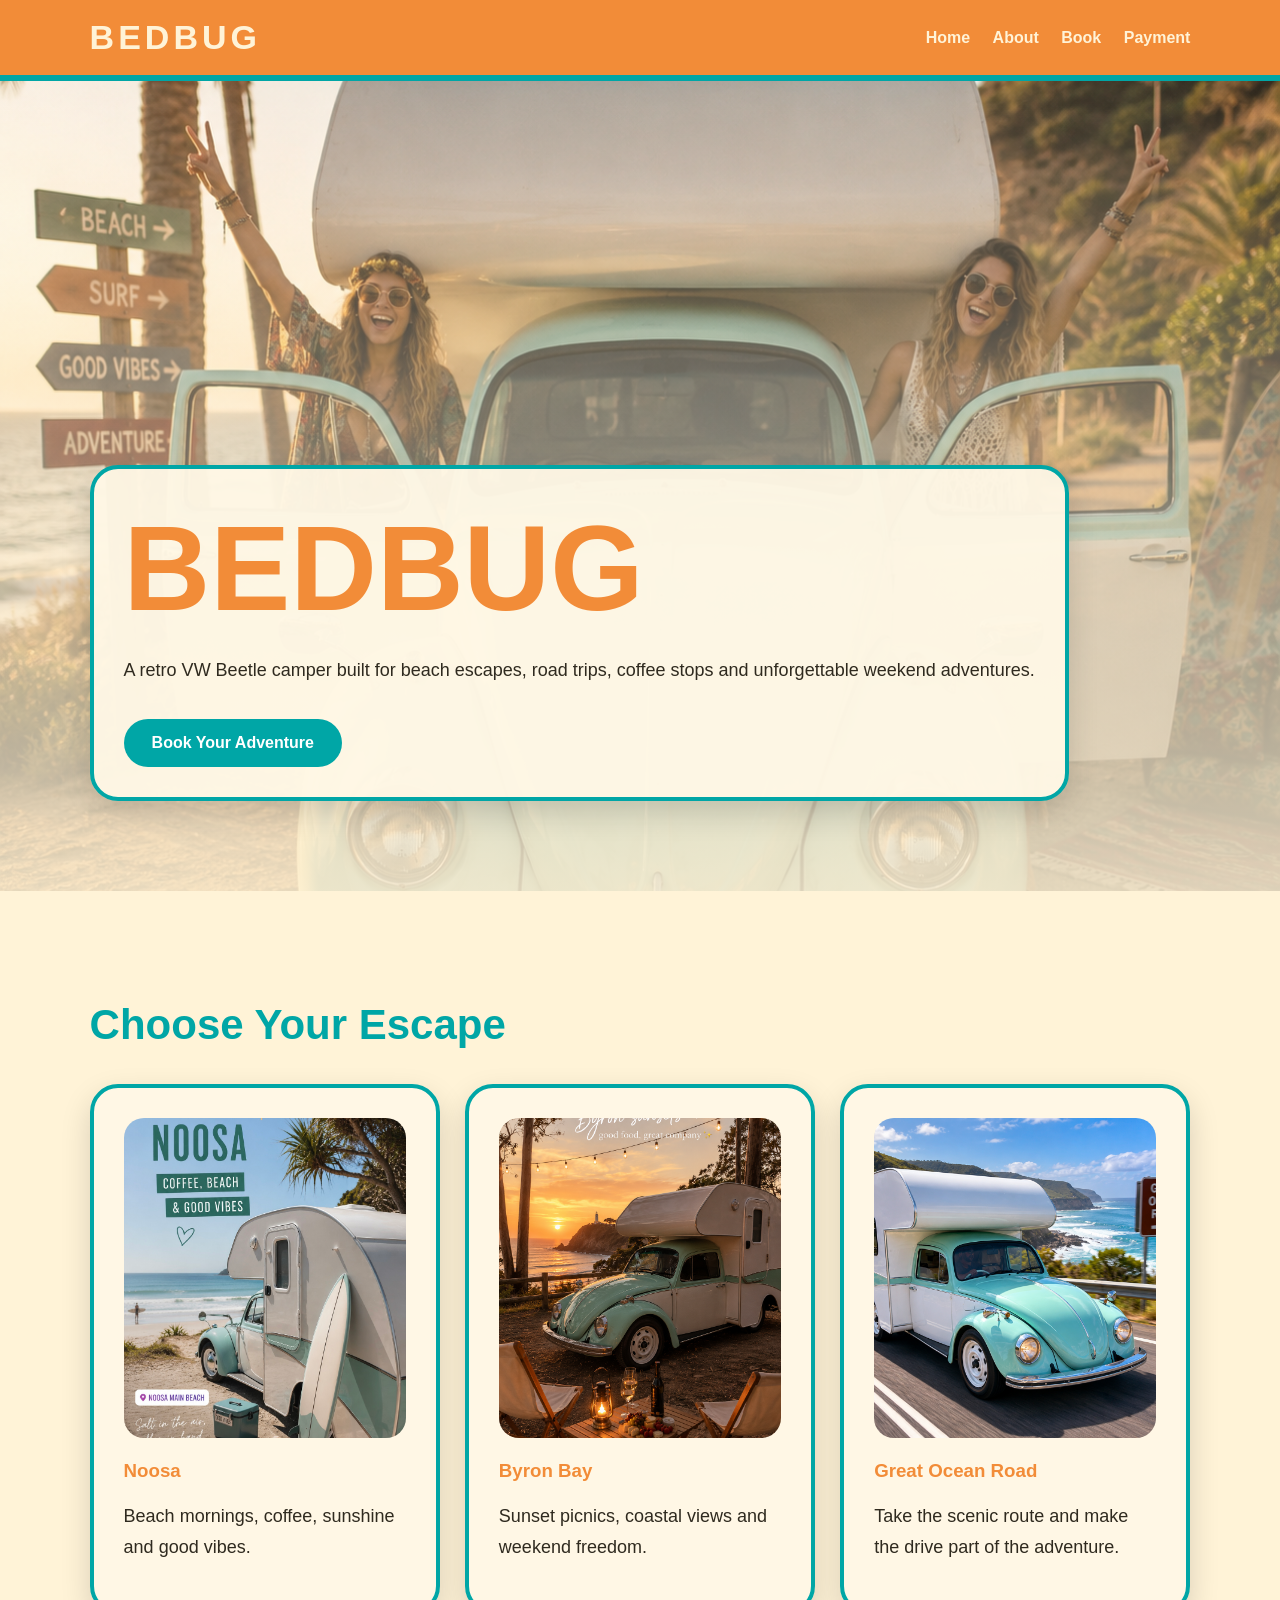
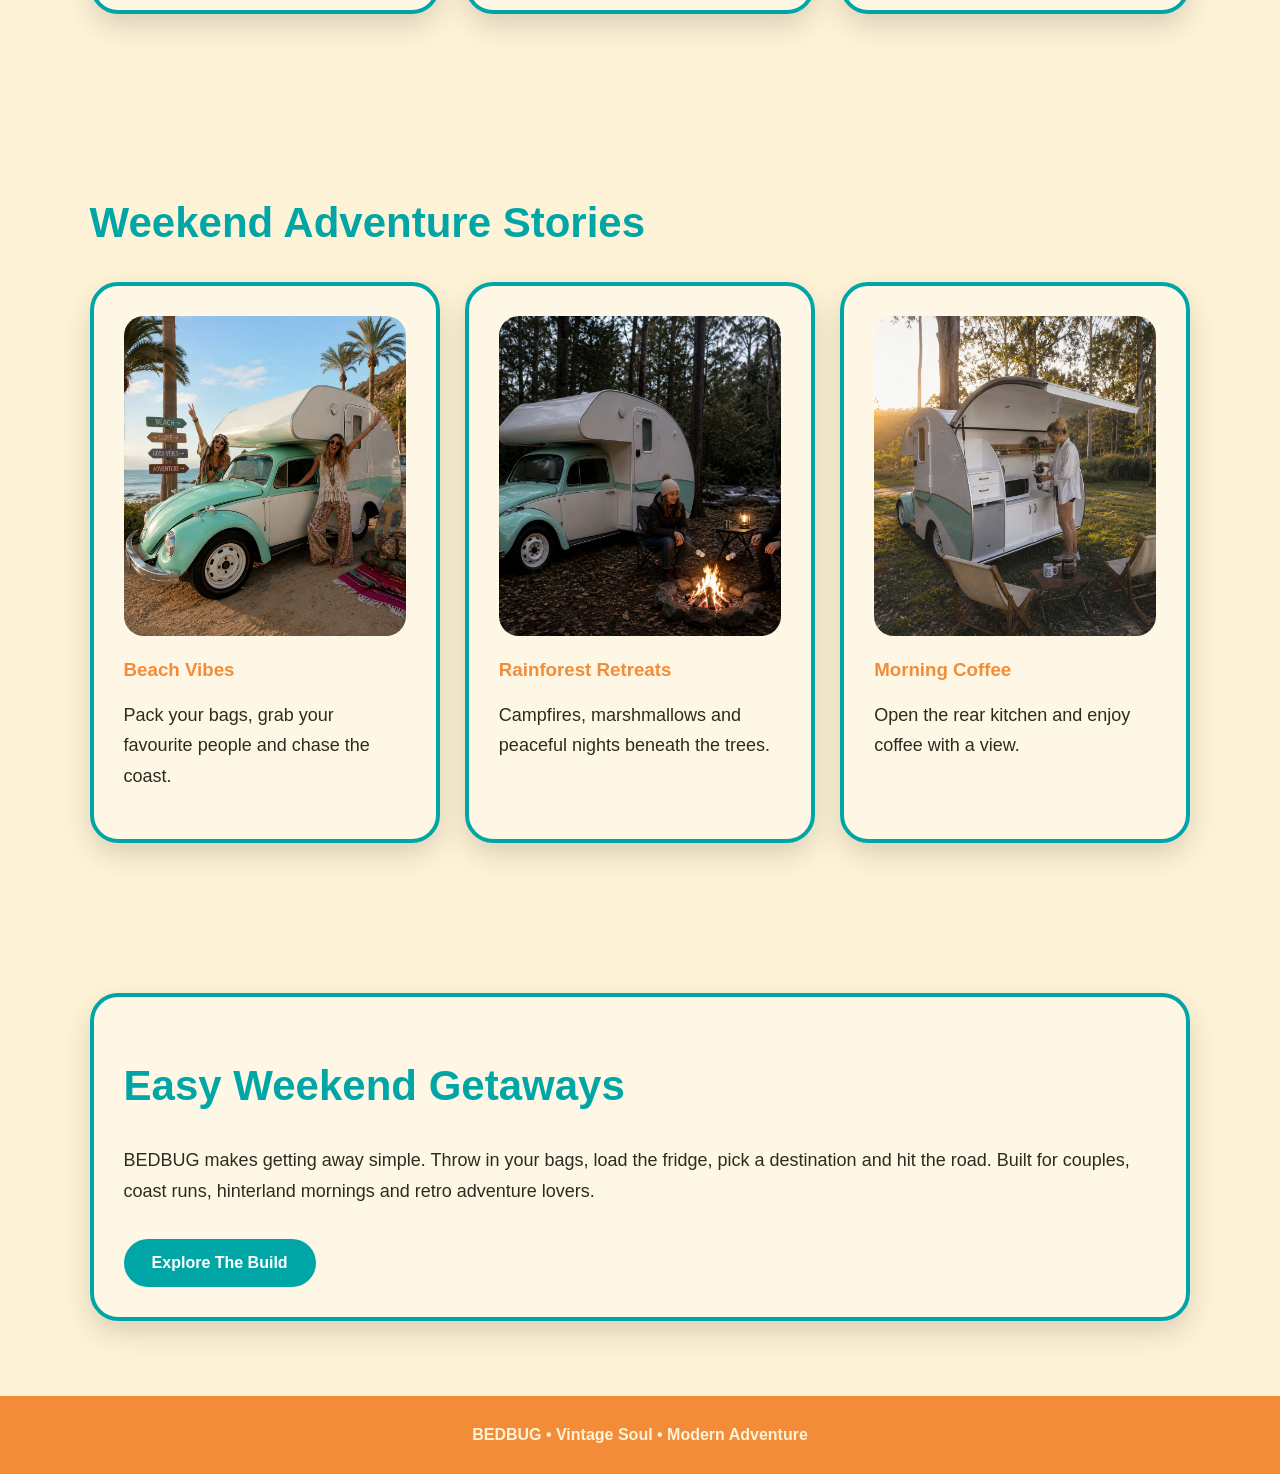
==== index.html @ ff52ee8f "index.html" ====
<!DOCTYPE html>
<html lang="en">
<head>
  <meta charset="UTF-8">
  <meta name="viewport" content="width=device-width, initial-scale=1.0">
  <title>BEDBUG | Retro VW Camper Hire</title>
  <link rel="stylesheet" href="style.css">
</head>

<body>

<header>
  <div class="logo">BEDBUG</div>
  <nav>
    <a href="index.html">Home</a>
    <a href="about.html">About</a>
    <a href="booking.html">Book</a>
    <a href="payment.html">Payment</a>
  </nav>
</header>

<section class="hero">
  <div class="hero-box">
    <h1>BEDBUG</h1>
    <p>
      A retro VW Beetle camper built for beach escapes, road trips,
      coffee stops and unforgettable weekend adventures.
    </p>
    <a href="booking.html" class="btn">Book Your Adventure</a>
  </div>
</section>

<section>
  <h2>Choose Your Escape</h2>

  <div class="grid">
    <div class="card">
      <img src="AEF704A1-A130-48B8-AB32-E24CD3318C02.jpeg" alt="BEDBUG Noosa">
      <h3>Noosa</h3>
      <p>Beach mornings, coffee, sunshine and good vibes.</p>
    </div>

    <div class="card">
      <img src="IMG_5665.png" alt="BEDBUG Byron Bay">
      <h3>Byron Bay</h3>
      <p>Sunset picnics, coastal views and weekend freedom.</p>
    </div>

    <div class="card">
      <img src="3D540024-8AC2-45C0-9417-F291C8CECC6F.png" alt="Great Ocean Road">
      <h3>Great Ocean Road</h3>
      <p>Take the scenic route and make the drive part of the adventure.</p>
    </div>
  </div>
</section>

<section>
  <h2>Weekend Adventure Stories</h2>

  <div class="grid">
    <div class="card">
      <img src="IMG_5712.png" alt="Beach getaway">
      <h3>Beach Vibes</h3>
      <p>Pack your bags, grab your favourite people and chase the coast.</p>
    </div>

    <div class="card">
      <img src="IMG_5714.png" alt="Rainforest camping">
      <h3>Rainforest Retreats</h3>
      <p>Campfires, marshmallows and peaceful nights beneath the trees.</p>
    </div>

    <div class="card">
      <img src="IMG_5697.png" alt="Rear kitchen coffee">
      <h3>Morning Coffee</h3>
      <p>Open the rear kitchen and enjoy coffee with a view.</p>
    </div>
  </div>
</section>

<section>
  <div class="box">
    <h2>Easy Weekend Getaways</h2>
    <p>
      BEDBUG makes getting away simple. Throw in your bags, load the fridge,
      pick a destination and hit the road. Built for couples, coast runs,
      hinterland mornings and retro adventure lovers.
    </p>
    <a href="about.html" class="btn">Explore The Build</a>
  </div>
</section>

<footer>
  BEDBUG • Vintage Soul • Modern Adventure
</footer>

</body>
</html>
---- style.css ----
* {
  box-sizing: border-box;
  scroll-behavior: smooth;
}

body {
  margin: 0;
  font-family: Arial, sans-serif;
  background: #fff3d7;
  color: #2f2a1f;
}

header {
  background: #f28c38;
  padding: 18px 7%;
  display: flex;
  justify-content: space-between;
  align-items: center;
  border-bottom: 6px solid #00a6a6;
}

.logo {
  font-size: 34px;
  font-weight: 900;
  letter-spacing: 4px;
  color: #fff3d7;
}

nav a {
  color: #fff3d7;
  text-decoration: none;
  margin-left: 18px;
  font-weight: bold;
}

.hero {
  min-height: 90vh;
  background: linear-gradient(rgba(255,243,215,0.1), rgba(255,243,215,0.85)), url("IMG_5713.png");
  background-size: cover;
  background-position: center;
  display: flex;
  align-items: end;
  padding: 90px 7%;
}

.hero-box, .box, .card {
  background: rgba(255, 248, 230, 0.95);
  border-radius: 28px;
  padding: 30px;
  border: 4px solid #00a6a6;
  box-shadow: 0 12px 30px rgba(0,0,0,0.15);
}

h1 {
  font-size: clamp(52px, 11vw, 120px);
  color: #f28c38;
  margin: 0;
}

h2 {
  color: #00a6a6;
  font-size: 42px;
}

h3 {
  color: #f28c38;
}

p, li, label {
  font-size: 18px;
  line-height: 1.7;
}

section {
  padding: 75px 7%;
}

.grid {
  display: grid;
  grid-template-columns: repeat(auto-fit, minmax(260px, 1fr));
  gap: 25px;
}

.card img, .feature-img {
  width: 100%;
  height: 320px;
  object-fit: cover;
  border-radius: 20px;
}

.btn, button {
  display: inline-block;
  padding: 15px 28px;
  background: #00a6a6;
  color: white;
  text-decoration: none;
  border-radius: 40px;
  font-weight: bold;
  margin-top: 15px;
  border: none;
  font-size: 16px;
}

input, textarea, select {
  width: 100%;
  padding: 14px;
  margin: 8px 0 18px;
  border-radius: 12px;
  border: 2px solid #00a6a6;
  font-size: 16px;
}

footer {
  background: #f28c38;
  text-align: center;
  padding: 30px;
  color: #fff3d7;
  font-weight: bold;
}

@media (max-width: 800px) {
  header {
    flex-direction: column;
    gap: 12px;
  }

  nav {
    text-align: center;
  }

  nav a {
    display: inline-block;
    margin: 6px;
  }
}
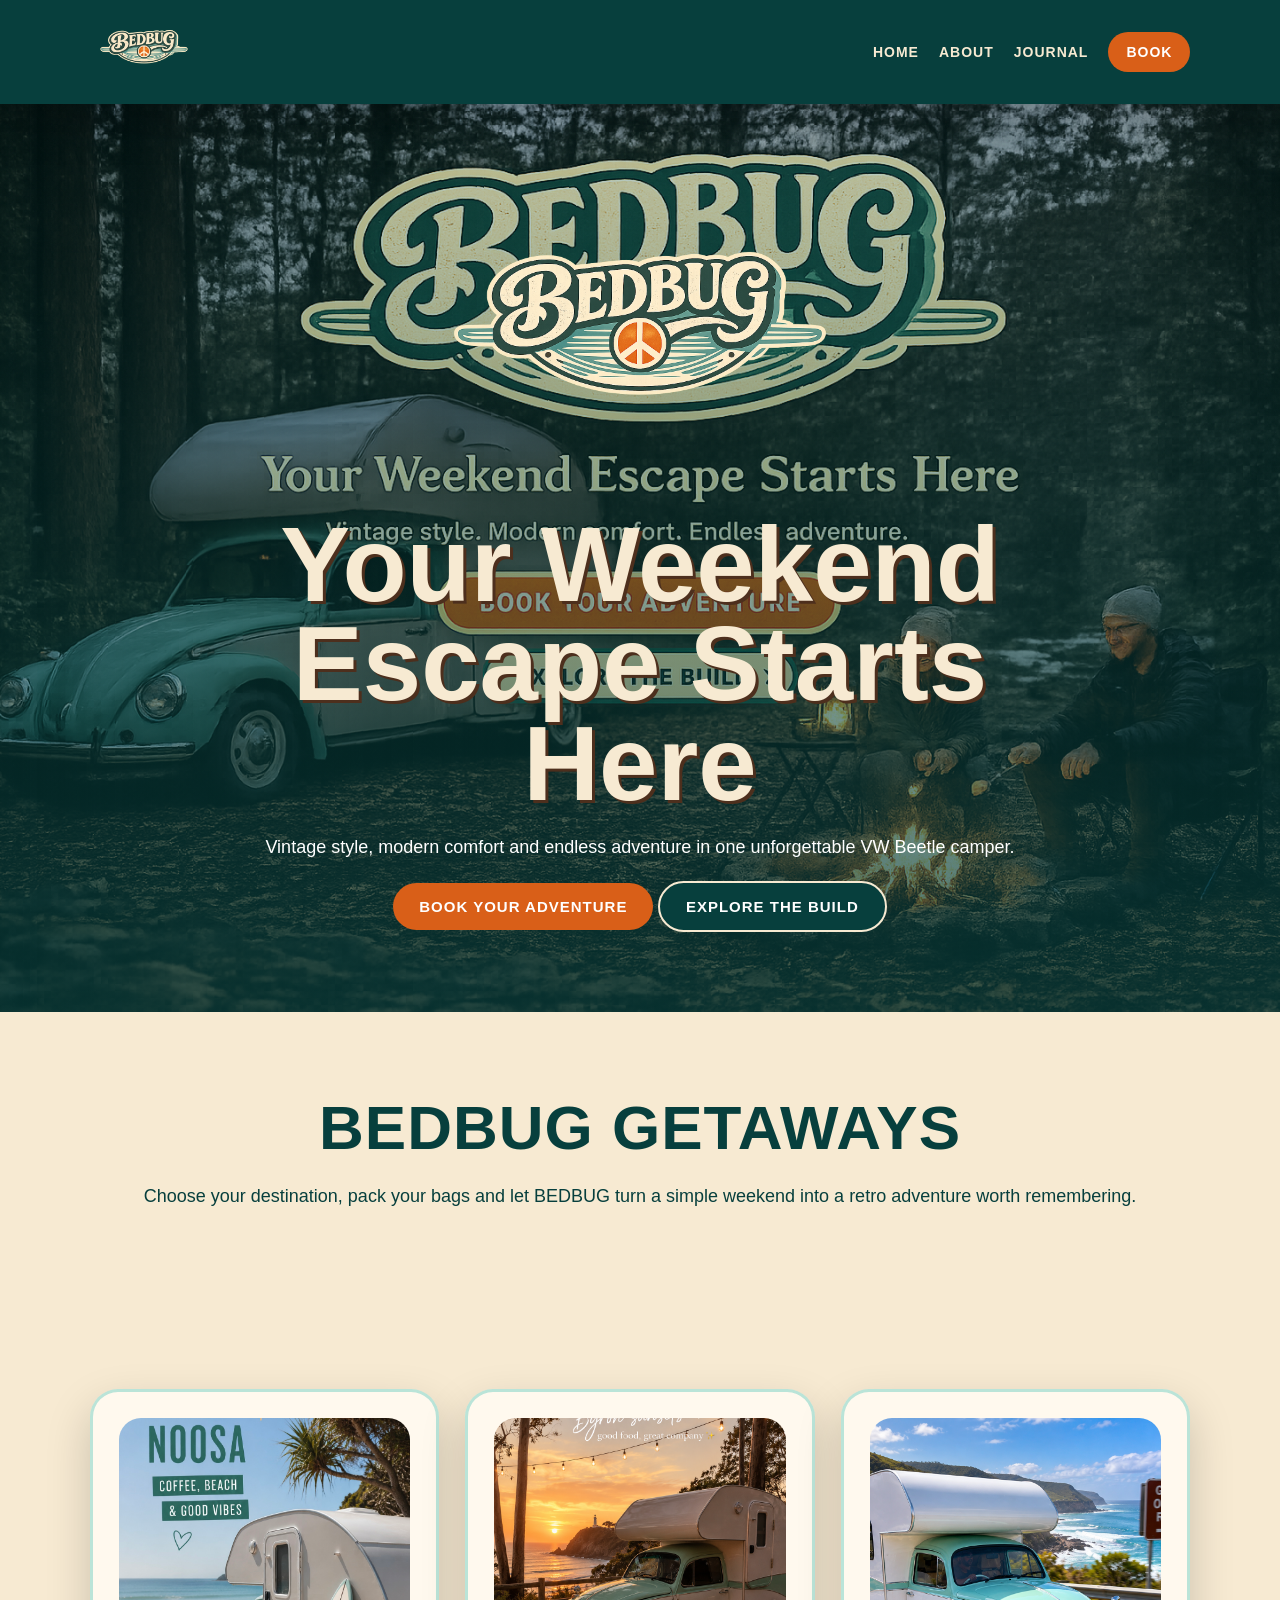
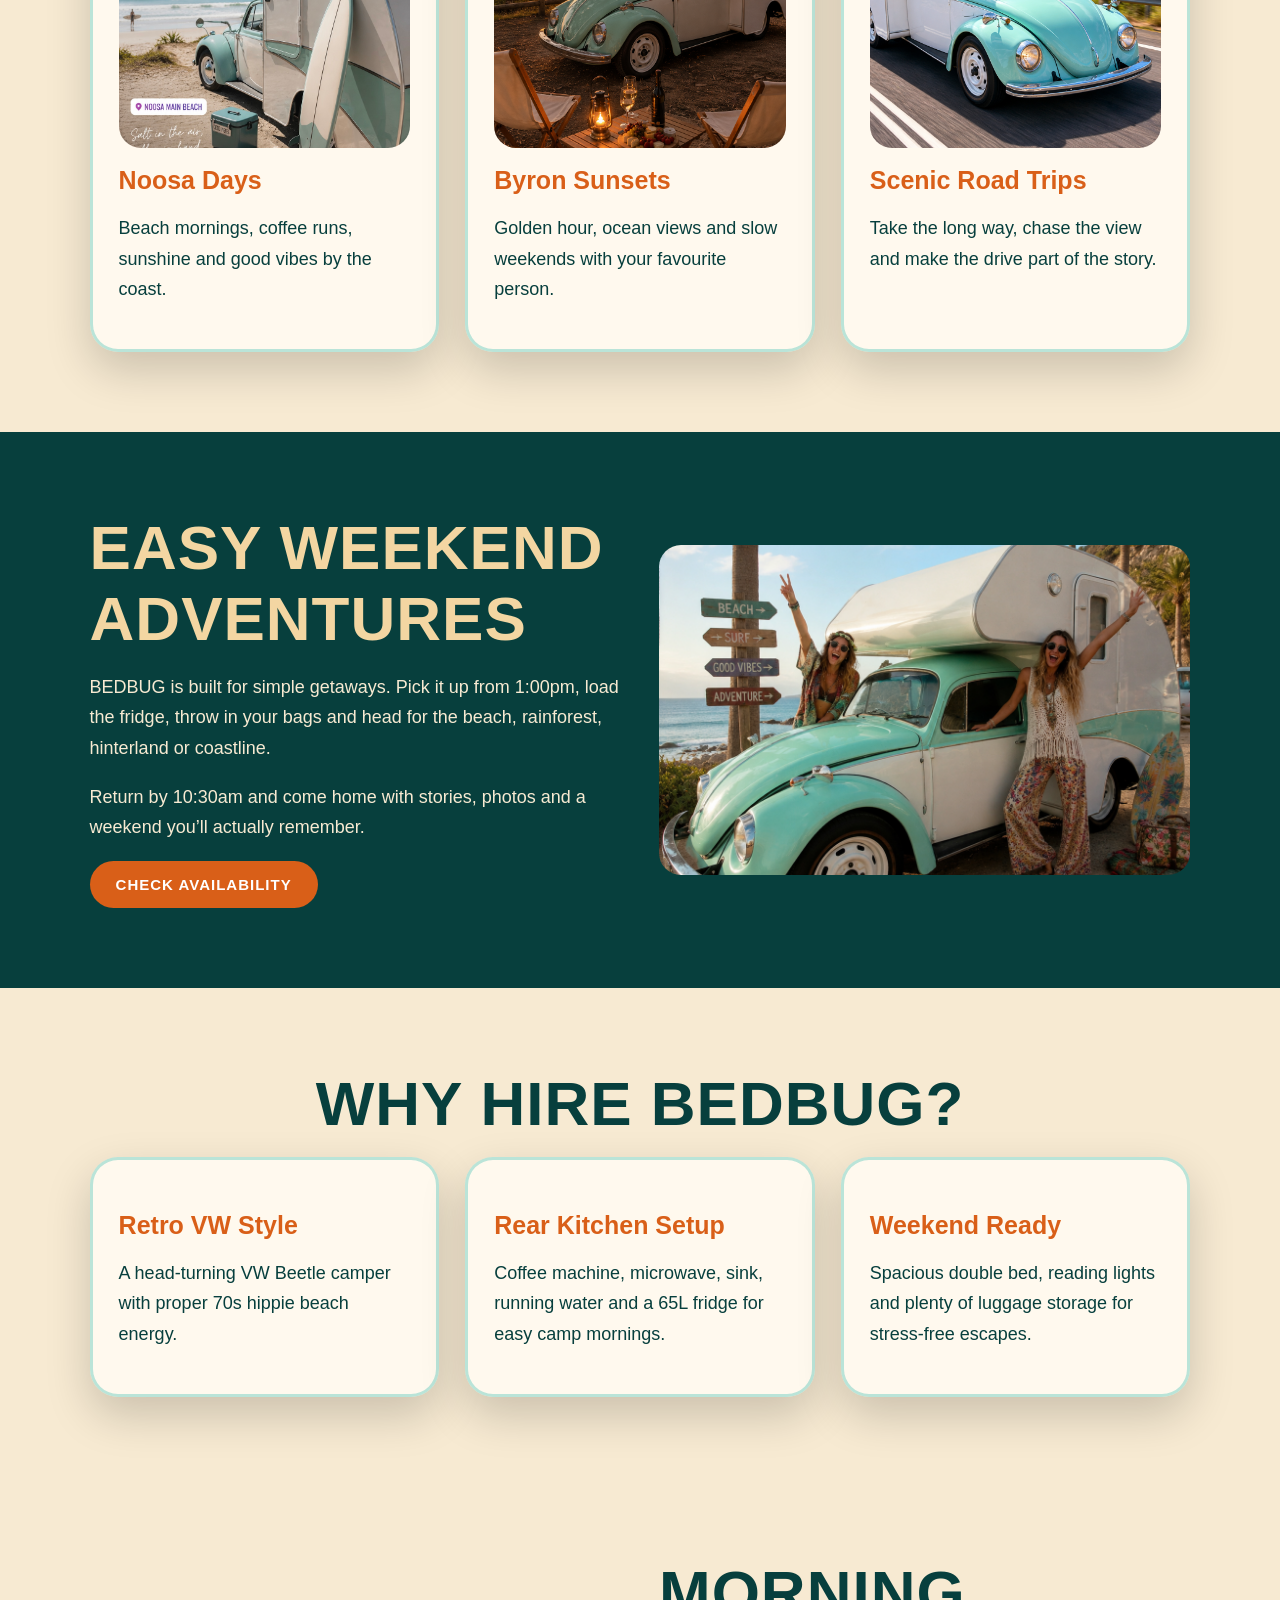
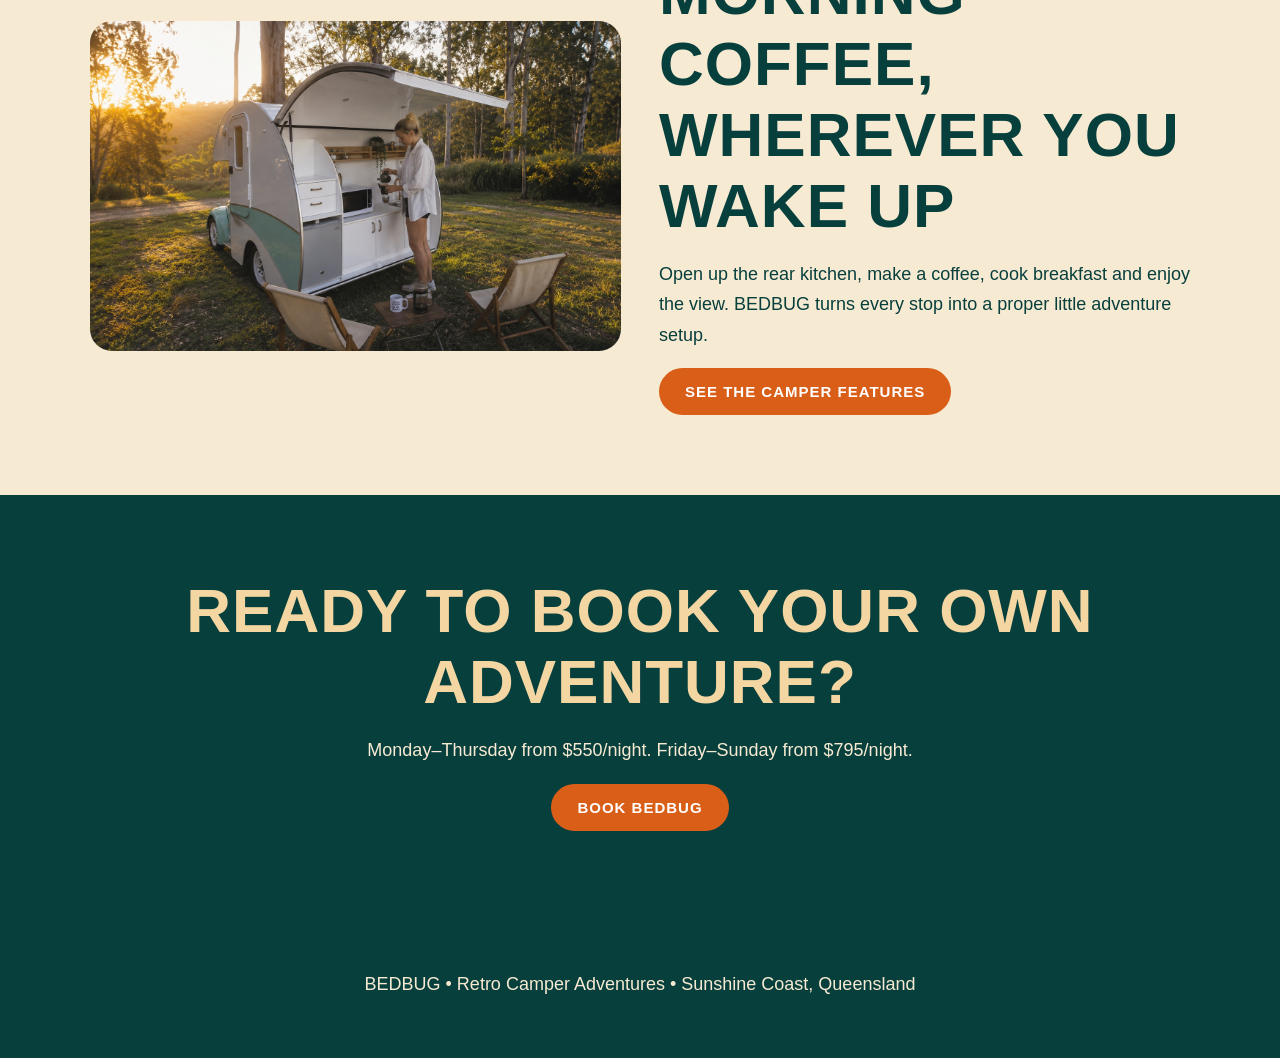
==== commit b562513d: "Update index.html" ====
--- a/index.html
+++ b/index.html
@@ -1,97 +1,152 @@
 <!DOCTYPE html>
 <html lang="en">
 <head>
-  <meta charset="UTF-8">
-  <meta name="viewport" content="width=device-width, initial-scale=1.0">
-  <title>BEDBUG | Retro VW Camper Hire</title>
-  <link rel="stylesheet" href="style.css">
+  <meta charset="UTF-8" />
+  <meta name="viewport" content="width=device-width, initial-scale=1.0" />
+  <title>BEDBUG | Retro Camper Adventures</title>
+  <link rel="stylesheet" href="style.css" />
 </head>
 
 <body>
 
 <header>
-  <div class="logo">BEDBUG</div>
+  <a class="logo" href="index.html">
+    <img src="959421AA-AA5B-49F4-86D9-44BDBCBD879C.png" alt="BEDBUG logo">
+  </a>
+
   <nav>
     <a href="index.html">Home</a>
     <a href="about.html">About</a>
-    <a href="booking.html">Book</a>
-    <a href="payment.html">Payment</a>
+    <a href="journal.html">Journal</a>
+    <a href="booking.html" class="book-btn">Book</a>
   </nav>
 </header>
 
-<section class="hero">
-  <div class="hero-box">
-    <h1>BEDBUG</h1>
+<section class="hero" style="background-image: url('DE9A05A4-CB9C-48FF-941D-FFA6DA7BF744.png');">
+  <div class="hero-content">
+    <img class="hero-logo" src="959421AA-AA5B-49F4-86D9-44BDBCBD879C.png" alt="BEDBUG logo">
+
+    <h1>Your Weekend Escape Starts Here</h1>
+
     <p>
-      A retro VW Beetle camper built for beach escapes, road trips,
-      coffee stops and unforgettable weekend adventures.
+      Vintage style, modern comfort and endless adventure in one unforgettable
+      VW Beetle camper.
     </p>
+
     <a href="booking.html" class="btn">Book Your Adventure</a>
+    <a href="about.html" class="btn alt">Explore The Build</a>
+  </div>
+</section>
+
+<section class="center">
+  <h2>BEDBUG Getaways</h2>
+  <p>
+    Choose your destination, pack your bags and let BEDBUG turn a simple weekend
+    into a retro adventure worth remembering.
+  </p>
+</section>
+
+<section>
+  <div class="grid">
+    <div class="card">
+      <img src="AEF704A1-A130-48B8-AB32-E24CD3318C02.jpeg" alt="BEDBUG Noosa getaway">
+      <h3>Noosa Days</h3>
+      <p>
+        Beach mornings, coffee runs, sunshine and good vibes by the coast.
+      </p>
+    </div>
+
+    <div class="card">
+      <img src="IMG_5665.png" alt="BEDBUG Byron Bay sunset">
+      <h3>Byron Sunsets</h3>
+      <p>
+        Golden hour, ocean views and slow weekends with your favourite person.
+      </p>
+    </div>
+
+    <div class="card">
+      <img src="3D540024-8AC2-45C0-9417-F291C8CECC6F.png" alt="BEDBUG Great Ocean Road">
+      <h3>Scenic Road Trips</h3>
+      <p>
+        Take the long way, chase the view and make the drive part of the story.
+      </p>
+    </div>
+  </div>
+</section>
+
+<section class="dark-section">
+  <div class="split">
+    <div>
+      <h2>Easy Weekend Adventures</h2>
+      <p>
+        BEDBUG is built for simple getaways. Pick it up from 1:00pm, load the fridge,
+        throw in your bags and head for the beach, rainforest, hinterland or coastline.
+      </p>
+      <p>
+        Return by 10:30am and come home with stories, photos and a weekend you’ll
+        actually remember.
+      </p>
+      <a href="booking.html" class="btn">Check Availability</a>
+    </div>
+
+    <img class="feature-img" src="IMG_5712.png" alt="BEDBUG beach adventure">
   </div>
 </section>
 
 <section>
-  <h2>Choose Your Escape</h2>
+  <h2 class="center">Why Hire BEDBUG?</h2>
 
   <div class="grid">
-    <div class="card">
-      <img src="AEF704A1-A130-48B8-AB32-E24CD3318C02.jpeg" alt="BEDBUG Noosa">
-      <h3>Noosa</h3>
-      <p>Beach mornings, coffee, sunshine and good vibes.</p>
+    <div class="box">
+      <h3>Retro VW Style</h3>
+      <p>
+        A head-turning VW Beetle camper with proper 70s hippie beach energy.
+      </p>
     </div>
 
-    <div class="card">
-      <img src="IMG_5665.png" alt="BEDBUG Byron Bay">
-      <h3>Byron Bay</h3>
-      <p>Sunset picnics, coastal views and weekend freedom.</p>
+    <div class="box">
+      <h3>Rear Kitchen Setup</h3>
+      <p>
+        Coffee machine, microwave, sink, running water and a 65L fridge for easy
+        camp mornings.
+      </p>
     </div>
 
-    <div class="card">
-      <img src="3D540024-8AC2-45C0-9417-F291C8CECC6F.png" alt="Great Ocean Road">
-      <h3>Great Ocean Road</h3>
-      <p>Take the scenic route and make the drive part of the adventure.</p>
+    <div class="box">
+      <h3>Weekend Ready</h3>
+      <p>
+        Spacious double bed, reading lights and plenty of luggage storage for
+        stress-free escapes.
+      </p>
     </div>
   </div>
 </section>
 
 <section>
-  <h2>Weekend Adventure Stories</h2>
+  <div class="split">
+    <img class="feature-img" src="IMG_5697.png" alt="BEDBUG rear kitchen">
 
-  <div class="grid">
-    <div class="card">
-      <img src="IMG_5712.png" alt="Beach getaway">
-      <h3>Beach Vibes</h3>
-      <p>Pack your bags, grab your favourite people and chase the coast.</p>
-    </div>
-
-    <div class="card">
-      <img src="IMG_5714.png" alt="Rainforest camping">
-      <h3>Rainforest Retreats</h3>
-      <p>Campfires, marshmallows and peaceful nights beneath the trees.</p>
-    </div>
-
-    <div class="card">
-      <img src="IMG_5697.png" alt="Rear kitchen coffee">
-      <h3>Morning Coffee</h3>
-      <p>Open the rear kitchen and enjoy coffee with a view.</p>
+    <div>
+      <h2>Morning Coffee, Wherever You Wake Up</h2>
+      <p>
+        Open up the rear kitchen, make a coffee, cook breakfast and enjoy the view.
+        BEDBUG turns every stop into a proper little adventure setup.
+      </p>
+      <a href="about.html" class="btn">See The Camper Features</a>
     </div>
   </div>
 </section>
 
-<section>
-  <div class="box">
-    <h2>Easy Weekend Getaways</h2>
-    <p>
-      BEDBUG makes getting away simple. Throw in your bags, load the fridge,
-      pick a destination and hit the road. Built for couples, coast runs,
-      hinterland mornings and retro adventure lovers.
-    </p>
-    <a href="about.html" class="btn">Explore The Build</a>
-  </div>
+<section class="dark-section center">
+  <h2>Ready To Book Your Own Adventure?</h2>
+  <p>
+    Monday–Thursday from $550/night. Friday–Sunday from $795/night.
+  </p>
+  <a href="booking.html" class="btn">Book BEDBUG</a>
 </section>
 
 <footer>
-  BEDBUG • Vintage Soul • Modern Adventure
+  <p>BEDBUG • Retro Camper Adventures • Sunshine Coast, Queensland</p>
 </footer>
 
 </body>
--- a/style.css
+++ b/style.css
@@ -3,67 +3,117 @@
   scroll-behavior: smooth;
 }
 
+:root {
+  --cream: #f7ead2;
+  --sand: #f3d6a2;
+  --orange: #d95f18;
+  --aqua: #67c7bd;
+  --teal: #073f3d;
+  --green: #173f33;
+  --brown: #4d2f1d;
+  --white: #fffaf0;
+  --shadow: 0 18px 45px rgba(0,0,0,0.18);
+}
+
 body {
   margin: 0;
   font-family: Arial, sans-serif;
-  background: #fff3d7;
-  color: #2f2a1f;
+  background: var(--cream);
+  color: var(--teal);
 }
 
 header {
-  background: #f28c38;
-  padding: 18px 7%;
+  position: sticky;
+  top: 0;
+  z-index: 100;
+  background: var(--teal);
+  padding: 14px 7%;
   display: flex;
   justify-content: space-between;
   align-items: center;
-  border-bottom: 6px solid #00a6a6;
-}
-
-.logo {
-  font-size: 34px;
-  font-weight: 900;
-  letter-spacing: 4px;
-  color: #fff3d7;
+  box-shadow: var(--shadow);
+}
+
+.logo img {
+  height: 72px;
+  max-width: 220px;
+  object-fit: contain;
+}
+
+nav {
+  display: flex;
+  align-items: center;
+  gap: 20px;
 }
 
 nav a {
-  color: #fff3d7;
+  color: var(--cream);
   text-decoration: none;
-  margin-left: 18px;
-  font-weight: bold;
+  font-weight: 900;
+  font-size: 14px;
+  letter-spacing: 1px;
+  text-transform: uppercase;
+}
+
+.book-btn {
+  background: var(--orange);
+  padding: 12px 18px;
+  border-radius: 30px;
+  color: white;
 }
 
 .hero {
-  min-height: 90vh;
-  background: linear-gradient(rgba(255,243,215,0.1), rgba(255,243,215,0.85)), url("IMG_5713.png");
+  min-height: 88vh;
   background-size: cover;
   background-position: center;
   display: flex;
-  align-items: end;
-  padding: 90px 7%;
-}
-
-.hero-box, .box, .card {
-  background: rgba(255, 248, 230, 0.95);
-  border-radius: 28px;
-  padding: 30px;
-  border: 4px solid #00a6a6;
-  box-shadow: 0 12px 30px rgba(0,0,0,0.15);
+  align-items: center;
+  justify-content: center;
+  padding: 80px 7%;
+  text-align: center;
+  position: relative;
+}
+
+.hero::after {
+  content: "";
+  position: absolute;
+  inset: 0;
+  background: linear-gradient(rgba(7,63,61,0.25), rgba(7,63,61,0.72));
+}
+
+.hero-content {
+  position: relative;
+  z-index: 2;
+  max-width: 850px;
+  color: white;
+}
+
+.hero-logo {
+  max-width: 460px;
+  width: 90%;
+  margin-bottom: 20px;
 }
 
 h1 {
-  font-size: clamp(52px, 11vw, 120px);
-  color: #f28c38;
-  margin: 0;
+  font-size: clamp(46px, 9vw, 105px);
+  line-height: 0.95;
+  margin: 0 0 18px;
+  color: var(--cream);
+  text-shadow: 3px 3px 0 var(--brown);
 }
 
 h2 {
-  color: #00a6a6;
-  font-size: 42px;
+  font-size: clamp(34px, 6vw, 62px);
+  margin: 0 0 18px;
+  color: var(--teal);
+  text-transform: uppercase;
+  letter-spacing: 1px;
 }
 
 h3 {
-  color: #f28c38;
+  color: var(--orange);
+  font-size: 25px;
+  margin-bottom: 10px;
 }
 
 p, li, label {
@@ -72,64 +122,191 @@
 }
 
 section {
-  padding: 75px 7%;
+  padding: 80px 7%;
+}
+
+.center {
+  text-align: center;
+}
+
+.btn,
+button {
+  display: inline-block;
+  background: var(--orange);
+  color: white;
+  padding: 15px 26px;
+  border-radius: 35px;
+  text-decoration: none;
+  font-weight: 900;
+  border: none;
+  cursor: pointer;
+  font-size: 15px;
+  text-transform: uppercase;
+  letter-spacing: 1px;
+}
+
+.btn.alt {
+  background: var(--teal);
+  border: 2px solid var(--cream);
 }
 
 .grid {
   display: grid;
   grid-template-columns: repeat(auto-fit, minmax(260px, 1fr));
-  gap: 25px;
-}
-
-.card img, .feature-img {
+  gap: 26px;
+}
+
+.card,
+.box {
+  background: rgba(255,250,240,0.95);
+  border-radius: 28px;
+  padding: 26px;
+  box-shadow: var(--shadow);
+  border: 3px solid rgba(103,199,189,0.45);
+}
+
+.card img,
+.feature-img {
   width: 100%;
-  height: 320px;
+  height: 330px;
   object-fit: cover;
-  border-radius: 20px;
-}
-
-.btn, button {
-  display: inline-block;
-  padding: 15px 28px;
-  background: #00a6a6;
-  color: white;
-  text-decoration: none;
-  border-radius: 40px;
-  font-weight: bold;
-  margin-top: 15px;
-  border: none;
+  border-radius: 22px;
+  display: block;
+}
+
+.card h3 {
+  margin-top: 18px;
+}
+
+.split {
+  display: grid;
+  grid-template-columns: 1fr 1fr;
+  gap: 38px;
+  align-items: center;
+}
+
+.dark-section {
+  background: var(--teal);
+  color: var(--cream);
+}
+
+.dark-section h2,
+.dark-section h3 {
+  color: var(--sand);
+}
+
+.price {
+  font-size: 42px;
+  font-weight: 900;
+  color: var(--orange);
+}
+
+input,
+textarea,
+select {
+  width: 100%;
+  padding: 15px;
+  margin: 8px 0 18px;
+  border-radius: 14px;
+  border: 2px solid var(--aqua);
   font-size: 16px;
-}
-
-input, textarea, select {
+  background: var(--white);
+}
+
+footer {
+  background: var(--teal);
+  color: var(--cream);
+  text-align: center;
+  padding: 40px 7%;
+}
+
+.calendar-controls {
+  display: flex;
+  justify-content: space-between;
+  align-items: center;
+  gap: 18px;
+  margin: 28px 0;
+}
+
+.calendar {
+  display: grid;
+  grid-template-columns: repeat(7, 1fr);
+  gap: 9px;
+}
+
+.calendar-day-name {
+  text-align: center;
+  font-weight: 900;
+  color: var(--orange);
+}
+
+.calendar-day {
+  min-height: 58px;
+  border-radius: 14px;
+  border: 2px solid var(--aqua);
+  background: var(--white);
+  color: var(--teal);
+  font-weight: 900;
+}
+
+.calendar-day.selected {
+  background: var(--orange);
+  color: white;
+  border-color: var(--orange);
+}
+
+.calendar-day.booked {
+  background: #565656;
+  color: #ccc;
+  border-color: #565656;
+  text-decoration: line-through;
+  cursor: not-allowed;
+}
+
+.calendar-empty {
+  min-height: 58px;
+}
+
+.journal-card {
+  min-height: 360px;
+  display: flex;
+  align-items: flex-end;
+  background-size: cover;
+  background-position: center;
+  border-radius: 28px;
+  overflow: hidden;
+  box-shadow: var(--shadow);
+}
+
+.journal-card div {
   width: 100%;
-  padding: 14px;
-  margin: 8px 0 18px;
-  border-radius: 12px;
-  border: 2px solid #00a6a6;
-  font-size: 16px;
-}
-
-footer {
-  background: #f28c38;
-  text-align: center;
-  padding: 30px;
-  color: #fff3d7;
-  font-weight: bold;
-}
-
-@media (max-width: 800px) {
+  padding: 26px;
+  color: white;
+  background: linear-gradient(transparent, rgba(7,63,61,0.9));
+}
+
+@media (max-width: 850px) {
   header {
     flex-direction: column;
     gap: 12px;
   }
 
   nav {
-    text-align: center;
-  }
-
-  nav a {
-    display: inline-block;
-    margin: 6px;
-  }
-}
+    flex-wrap: wrap;
+    justify-content: center;
+    gap: 12px;
+  }
+
+  .split {
+    grid-template-columns: 1fr;
+  }
+
+  .calendar {
+    gap: 5px;
+  }
+
+  .calendar-day {
+    min-height: 46px;
+    padding: 6px;
+  }
+}
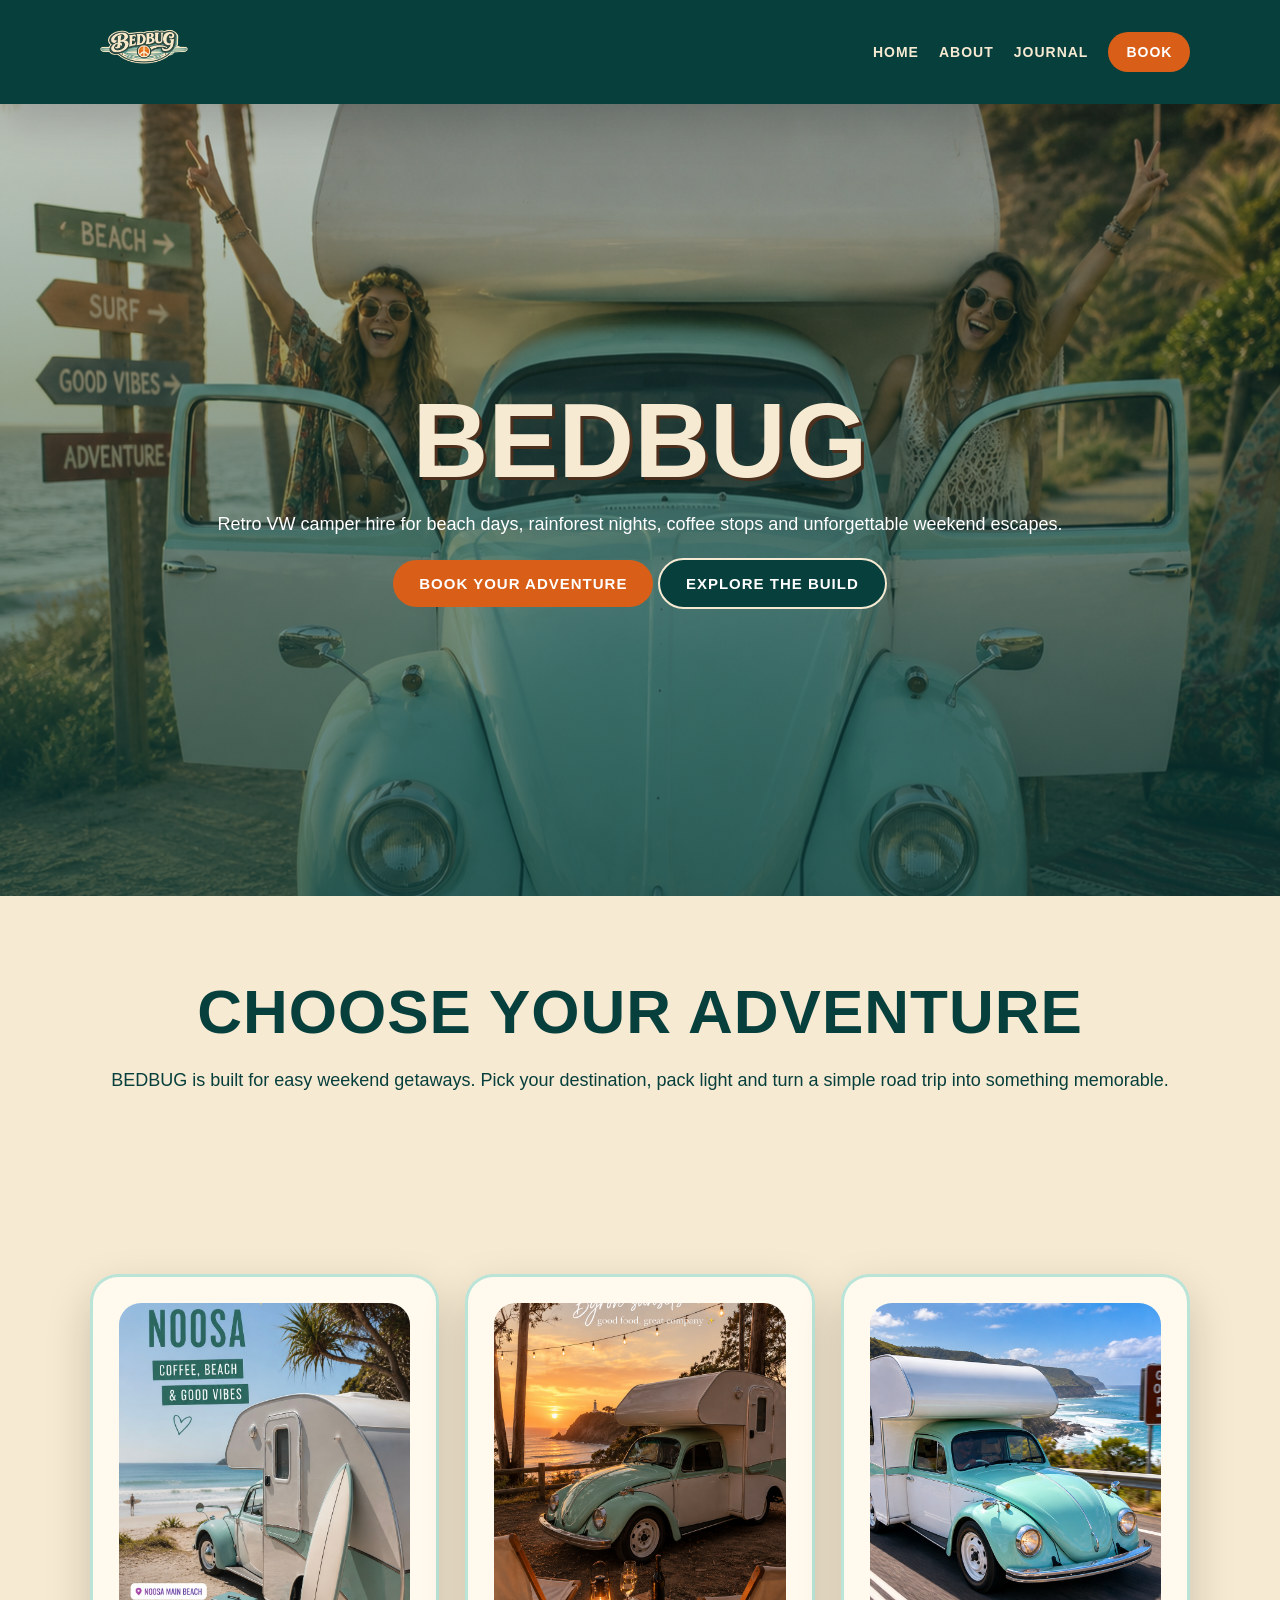
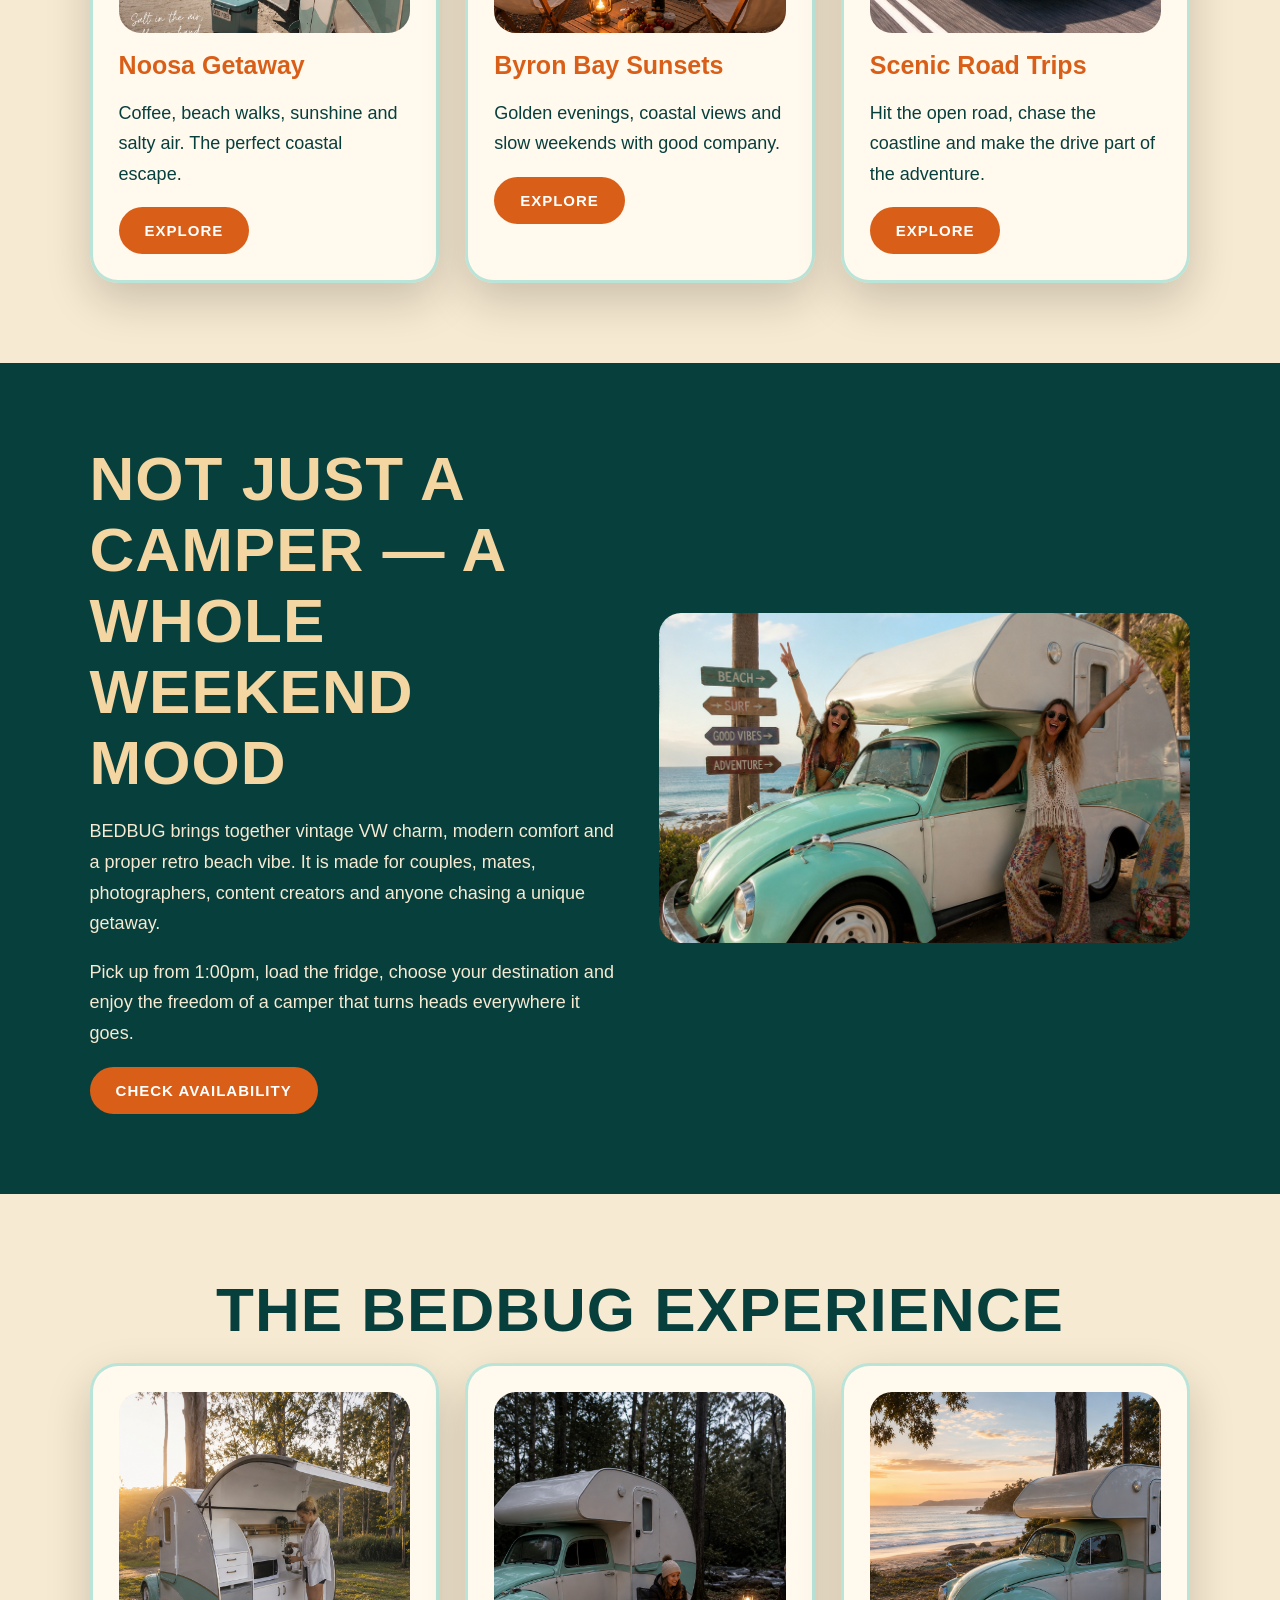
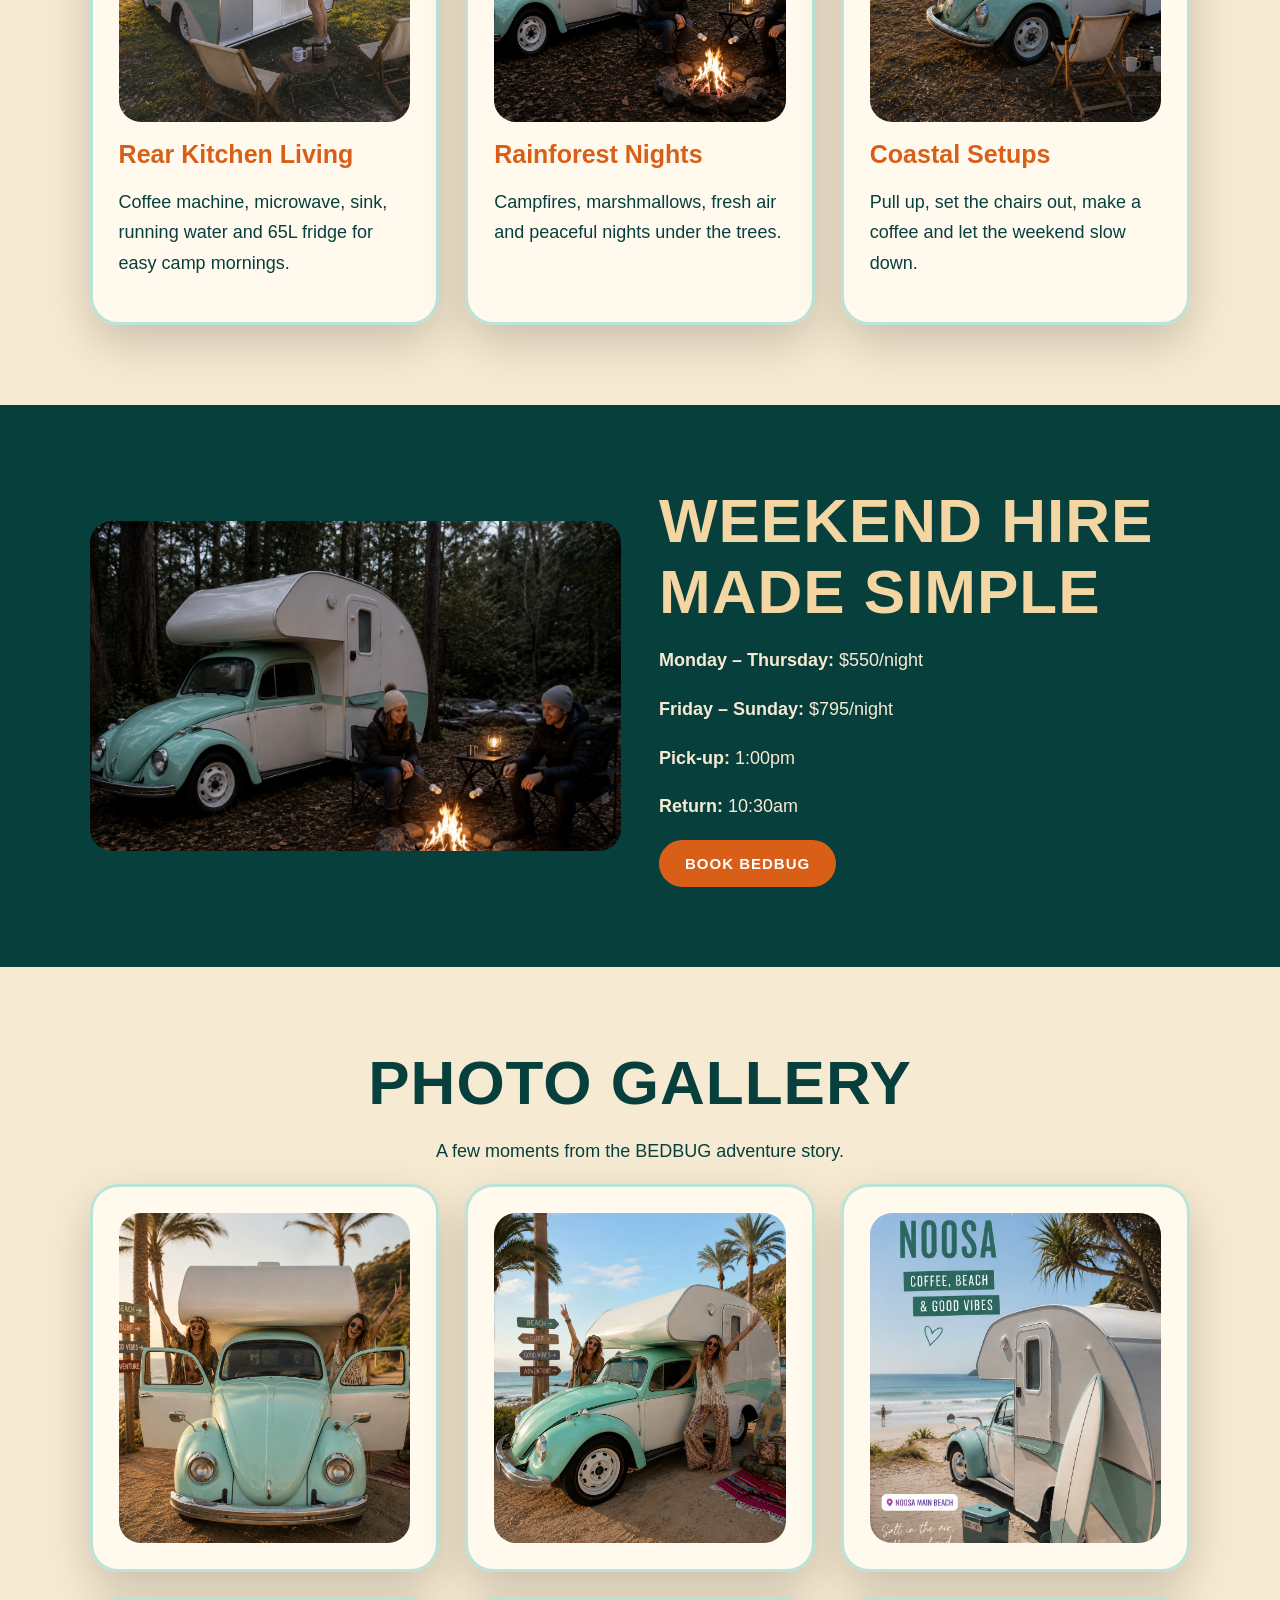
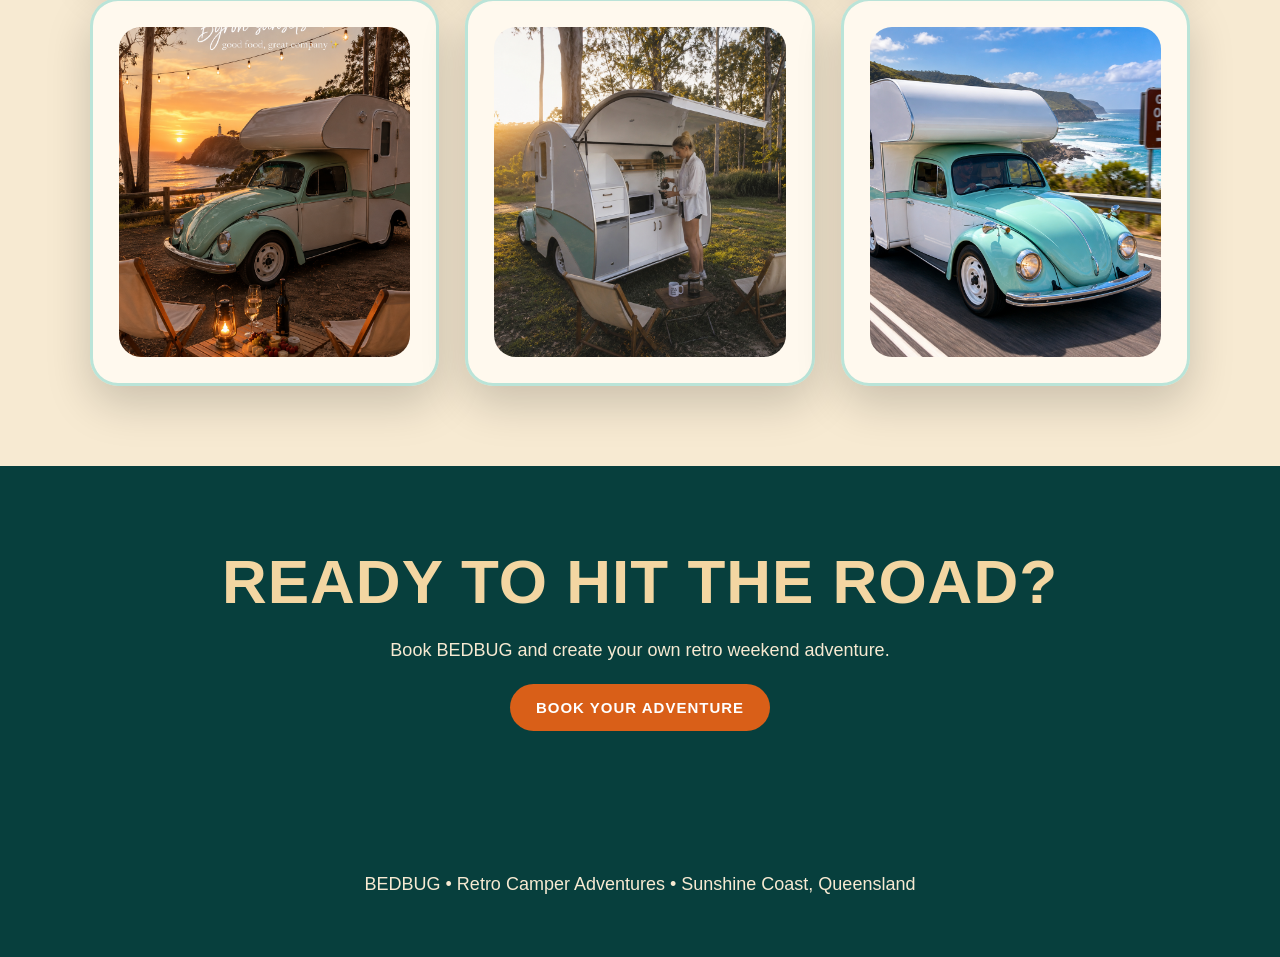
==== commit 8fb83ac2: "Update index.html" ====
--- a/index.html
+++ b/index.html
@@ -22,53 +22,103 @@
   </nav>
 </header>
 
-<section class="hero" style="background-image: url('DE9A05A4-CB9C-48FF-941D-FFA6DA7BF744.png');">
+<section class="hero" style="background-image:url('IMG_5713.png');">
   <div class="hero-content">
-    <img class="hero-logo" src="959421AA-AA5B-49F4-86D9-44BDBCBD879C.png" alt="BEDBUG logo">
-
-    <h1>Your Weekend Escape Starts Here</h1>
-
+    <h1>BEDBUG</h1>
     <p>
-      Vintage style, modern comfort and endless adventure in one unforgettable
-      VW Beetle camper.
+      Retro VW camper hire for beach days, rainforest nights,
+      coffee stops and unforgettable weekend escapes.
     </p>
-
     <a href="booking.html" class="btn">Book Your Adventure</a>
     <a href="about.html" class="btn alt">Explore The Build</a>
   </div>
 </section>
 
 <section class="center">
-  <h2>BEDBUG Getaways</h2>
+  <h2>Choose Your Adventure</h2>
   <p>
-    Choose your destination, pack your bags and let BEDBUG turn a simple weekend
-    into a retro adventure worth remembering.
+    BEDBUG is built for easy weekend getaways. Pick your destination,
+    pack light and turn a simple road trip into something memorable.
   </p>
 </section>
 
 <section>
   <div class="grid">
     <div class="card">
-      <img src="AEF704A1-A130-48B8-AB32-E24CD3318C02.jpeg" alt="BEDBUG Noosa getaway">
-      <h3>Noosa Days</h3>
+      <img src="AEF704A1-A130-48B8-AB32-E24CD3318C02.jpeg" alt="Noosa getaway">
+      <h3>Noosa Getaway</h3>
       <p>
-        Beach mornings, coffee runs, sunshine and good vibes by the coast.
+        Coffee, beach walks, sunshine and salty air. The perfect coastal escape.
+      </p>
+      <a href="journal.html" class="btn">Explore</a>
+    </div>
+
+    <div class="card">
+      <img src="IMG_5665.png" alt="Byron Bay sunset">
+      <h3>Byron Bay Sunsets</h3>
+      <p>
+        Golden evenings, coastal views and slow weekends with good company.
+      </p>
+      <a href="journal.html" class="btn">Explore</a>
+    </div>
+
+    <div class="card">
+      <img src="3D540024-8AC2-45C0-9417-F291C8CECC6F.png" alt="Great Ocean Road">
+      <h3>Scenic Road Trips</h3>
+      <p>
+        Hit the open road, chase the coastline and make the drive part of the adventure.
+      </p>
+      <a href="journal.html" class="btn">Explore</a>
+    </div>
+  </div>
+</section>
+
+<section class="dark-section">
+  <div class="split">
+    <div>
+      <h2>Not Just A Camper — A Whole Weekend Mood</h2>
+      <p>
+        BEDBUG brings together vintage VW charm, modern comfort and a proper
+        retro beach vibe. It is made for couples, mates, photographers, content
+        creators and anyone chasing a unique getaway.
+      </p>
+      <p>
+        Pick up from 1:00pm, load the fridge, choose your destination and enjoy
+        the freedom of a camper that turns heads everywhere it goes.
+      </p>
+      <a href="booking.html" class="btn">Check Availability</a>
+    </div>
+
+    <img class="feature-img" src="IMG_5712.png" alt="BEDBUG hippie beach getaway">
+  </div>
+</section>
+
+<section>
+  <h2 class="center">The BEDBUG Experience</h2>
+
+  <div class="grid">
+    <div class="card">
+      <img src="IMG_5697.png" alt="Rear kitchen setup">
+      <h3>Rear Kitchen Living</h3>
+      <p>
+        Coffee machine, microwave, sink, running water and 65L fridge for easy
+        camp mornings.
       </p>
     </div>
 
     <div class="card">
-      <img src="IMG_5665.png" alt="BEDBUG Byron Bay sunset">
-      <h3>Byron Sunsets</h3>
+      <img src="IMG_5714.png" alt="Rainforest camping">
+      <h3>Rainforest Nights</h3>
       <p>
-        Golden hour, ocean views and slow weekends with your favourite person.
+        Campfires, marshmallows, fresh air and peaceful nights under the trees.
       </p>
     </div>
 
     <div class="card">
-      <img src="3D540024-8AC2-45C0-9417-F291C8CECC6F.png" alt="BEDBUG Great Ocean Road">
-      <h3>Scenic Road Trips</h3>
+      <img src="IMG_5694.png" alt="Coastal camping setup">
+      <h3>Coastal Setups</h3>
       <p>
-        Take the long way, chase the view and make the drive part of the story.
+        Pull up, set the chairs out, make a coffee and let the weekend slow down.
       </p>
     </div>
   </div>
@@ -76,73 +126,60 @@
 
 <section class="dark-section">
   <div class="split">
+    <img class="feature-img" src="IMG_5714.png" alt="BEDBUG campfire adventure">
+
     <div>
-      <h2>Easy Weekend Adventures</h2>
-      <p>
-        BEDBUG is built for simple getaways. Pick it up from 1:00pm, load the fridge,
-        throw in your bags and head for the beach, rainforest, hinterland or coastline.
-      </p>
-      <p>
-        Return by 10:30am and come home with stories, photos and a weekend you’ll
-        actually remember.
-      </p>
-      <a href="booking.html" class="btn">Check Availability</a>
-    </div>
+      <h2>Weekend Hire Made Simple</h2>
 
-    <img class="feature-img" src="IMG_5712.png" alt="BEDBUG beach adventure">
-  </div>
-</section>
+      <p><strong>Monday – Thursday:</strong> $550/night</p>
+      <p><strong>Friday – Sunday:</strong> $795/night</p>
+      <p><strong>Pick-up:</strong> 1:00pm</p>
+      <p><strong>Return:</strong> 10:30am</p>
 
-<section>
-  <h2 class="center">Why Hire BEDBUG?</h2>
-
-  <div class="grid">
-    <div class="box">
-      <h3>Retro VW Style</h3>
-      <p>
-        A head-turning VW Beetle camper with proper 70s hippie beach energy.
-      </p>
-    </div>
-
-    <div class="box">
-      <h3>Rear Kitchen Setup</h3>
-      <p>
-        Coffee machine, microwave, sink, running water and a 65L fridge for easy
-        camp mornings.
-      </p>
-    </div>
-
-    <div class="box">
-      <h3>Weekend Ready</h3>
-      <p>
-        Spacious double bed, reading lights and plenty of luggage storage for
-        stress-free escapes.
-      </p>
+      <a href="booking.html" class="btn">Book BEDBUG</a>
     </div>
   </div>
 </section>
 
 <section>
-  <div class="split">
-    <img class="feature-img" src="IMG_5697.png" alt="BEDBUG rear kitchen">
+  <h2 class="center">Photo Gallery</h2>
+  <p class="center">
+    A few moments from the BEDBUG adventure story.
+  </p>
 
-    <div>
-      <h2>Morning Coffee, Wherever You Wake Up</h2>
-      <p>
-        Open up the rear kitchen, make a coffee, cook breakfast and enjoy the view.
-        BEDBUG turns every stop into a proper little adventure setup.
-      </p>
-      <a href="about.html" class="btn">See The Camper Features</a>
+  <div class="grid">
+    <div class="card">
+      <img src="IMG_5713.png" alt="BEDBUG beach adventure front view">
+    </div>
+
+    <div class="card">
+      <img src="IMG_5712.png" alt="BEDBUG beach side adventure">
+    </div>
+
+    <div class="card">
+      <img src="AEF704A1-A130-48B8-AB32-E24CD3318C02.jpeg" alt="BEDBUG Noosa">
+    </div>
+
+    <div class="card">
+      <img src="IMG_5665.png" alt="BEDBUG Byron Bay">
+    </div>
+
+    <div class="card">
+      <img src="IMG_5697.png" alt="BEDBUG rear kitchen">
+    </div>
+
+    <div class="card">
+      <img src="3D540024-8AC2-45C0-9417-F291C8CECC6F.png" alt="BEDBUG scenic road trip">
     </div>
   </div>
 </section>
 
 <section class="dark-section center">
-  <h2>Ready To Book Your Own Adventure?</h2>
+  <h2>Ready To Hit The Road?</h2>
   <p>
-    Monday–Thursday from $550/night. Friday–Sunday from $795/night.
+    Book BEDBUG and create your own retro weekend adventure.
   </p>
-  <a href="booking.html" class="btn">Book BEDBUG</a>
+  <a href="booking.html" class="btn">Book Your Adventure</a>
 </section>
 
 <footer>
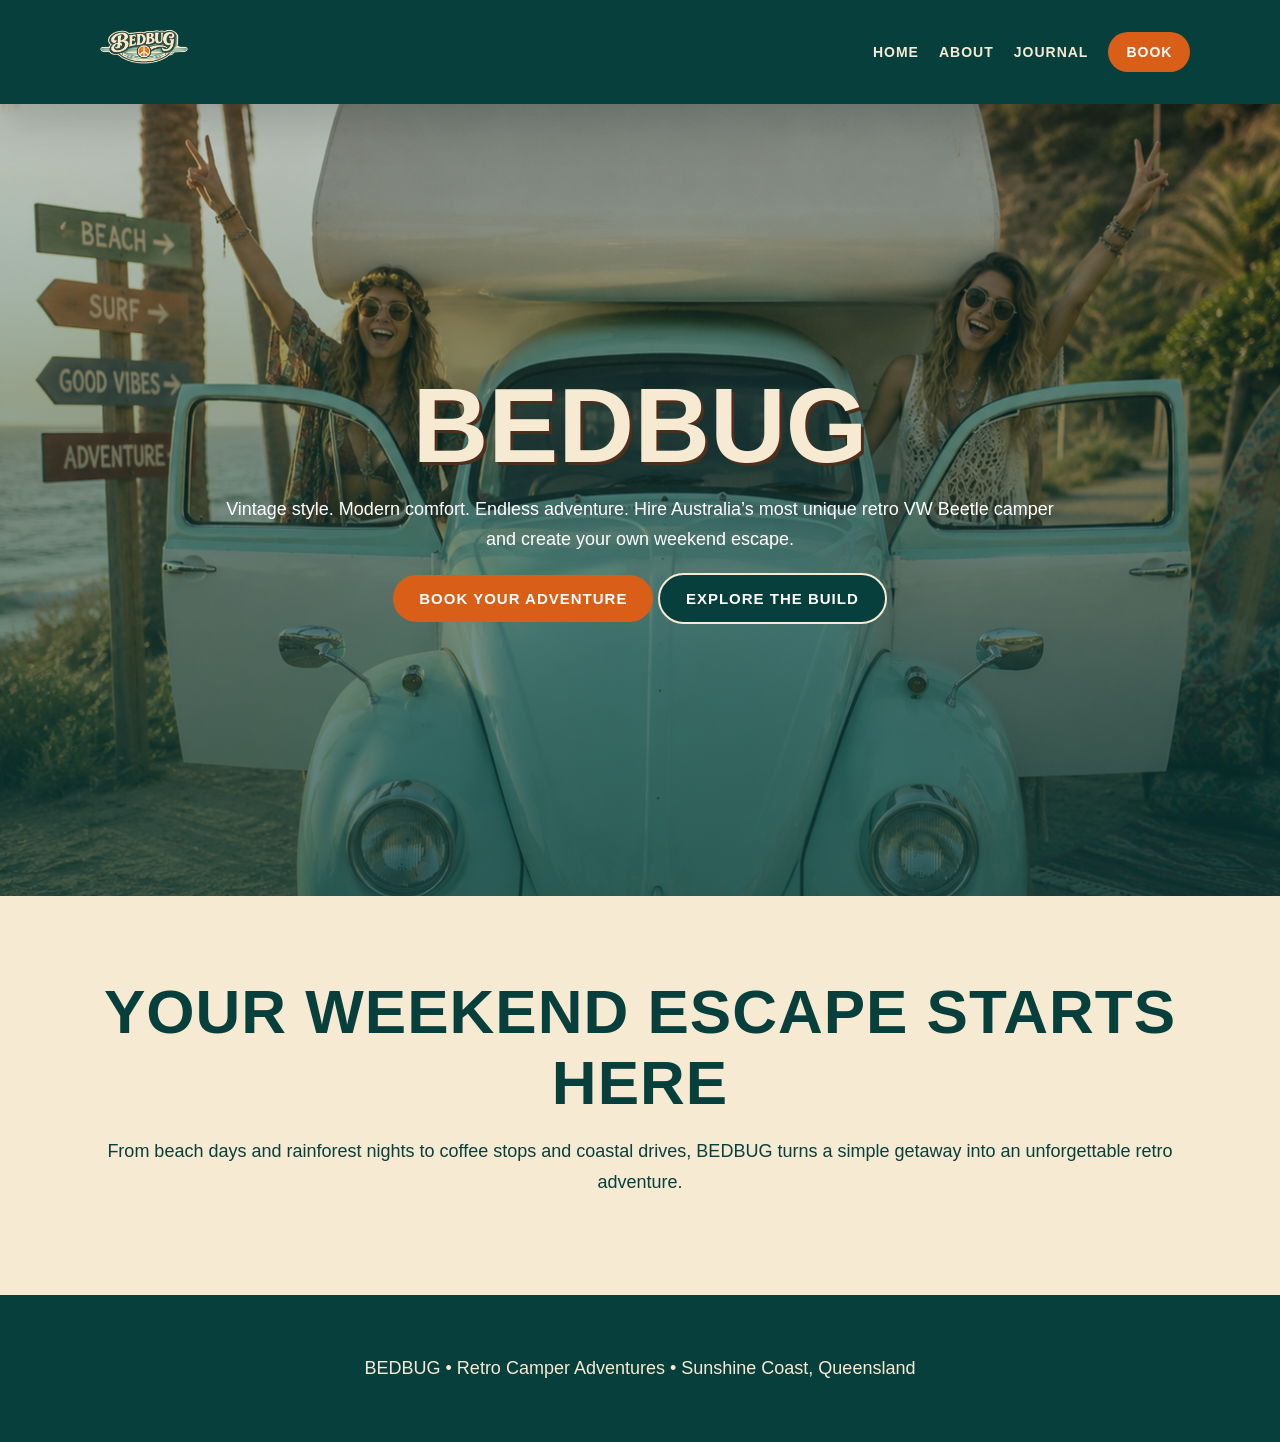
==== commit 958bf7d1: "Update index.html" ====
--- a/index.html
+++ b/index.html
@@ -11,7 +11,7 @@
 
 <header>
   <a class="logo" href="index.html">
-    <img src="959421AA-AA5B-49F4-86D9-44BDBCBD879C.png" alt="BEDBUG logo">
+    <img src="959421AA-AA5B-49F4-86D9-44BDBCBD879C.png" alt="BEDBUG Logo">
   </a>
 
   <nav>
@@ -25,161 +25,23 @@
 <section class="hero" style="background-image:url('IMG_5713.png');">
   <div class="hero-content">
     <h1>BEDBUG</h1>
+
     <p>
-      Retro VW camper hire for beach days, rainforest nights,
-      coffee stops and unforgettable weekend escapes.
+      Vintage style. Modern comfort. Endless adventure.
+      Hire Australia’s most unique retro VW Beetle camper and create your own weekend escape.
     </p>
+
     <a href="booking.html" class="btn">Book Your Adventure</a>
     <a href="about.html" class="btn alt">Explore The Build</a>
   </div>
 </section>
 
 <section class="center">
-  <h2>Choose Your Adventure</h2>
+  <h2>Your Weekend Escape Starts Here</h2>
   <p>
-    BEDBUG is built for easy weekend getaways. Pick your destination,
-    pack light and turn a simple road trip into something memorable.
+    From beach days and rainforest nights to coffee stops and coastal drives,
+    BEDBUG turns a simple getaway into an unforgettable retro adventure.
   </p>
-</section>
-
-<section>
-  <div class="grid">
-    <div class="card">
-      <img src="AEF704A1-A130-48B8-AB32-E24CD3318C02.jpeg" alt="Noosa getaway">
-      <h3>Noosa Getaway</h3>
-      <p>
-        Coffee, beach walks, sunshine and salty air. The perfect coastal escape.
-      </p>
-      <a href="journal.html" class="btn">Explore</a>
-    </div>
-
-    <div class="card">
-      <img src="IMG_5665.png" alt="Byron Bay sunset">
-      <h3>Byron Bay Sunsets</h3>
-      <p>
-        Golden evenings, coastal views and slow weekends with good company.
-      </p>
-      <a href="journal.html" class="btn">Explore</a>
-    </div>
-
-    <div class="card">
-      <img src="3D540024-8AC2-45C0-9417-F291C8CECC6F.png" alt="Great Ocean Road">
-      <h3>Scenic Road Trips</h3>
-      <p>
-        Hit the open road, chase the coastline and make the drive part of the adventure.
-      </p>
-      <a href="journal.html" class="btn">Explore</a>
-    </div>
-  </div>
-</section>
-
-<section class="dark-section">
-  <div class="split">
-    <div>
-      <h2>Not Just A Camper — A Whole Weekend Mood</h2>
-      <p>
-        BEDBUG brings together vintage VW charm, modern comfort and a proper
-        retro beach vibe. It is made for couples, mates, photographers, content
-        creators and anyone chasing a unique getaway.
-      </p>
-      <p>
-        Pick up from 1:00pm, load the fridge, choose your destination and enjoy
-        the freedom of a camper that turns heads everywhere it goes.
-      </p>
-      <a href="booking.html" class="btn">Check Availability</a>
-    </div>
-
-    <img class="feature-img" src="IMG_5712.png" alt="BEDBUG hippie beach getaway">
-  </div>
-</section>
-
-<section>
-  <h2 class="center">The BEDBUG Experience</h2>
-
-  <div class="grid">
-    <div class="card">
-      <img src="IMG_5697.png" alt="Rear kitchen setup">
-      <h3>Rear Kitchen Living</h3>
-      <p>
-        Coffee machine, microwave, sink, running water and 65L fridge for easy
-        camp mornings.
-      </p>
-    </div>
-
-    <div class="card">
-      <img src="IMG_5714.png" alt="Rainforest camping">
-      <h3>Rainforest Nights</h3>
-      <p>
-        Campfires, marshmallows, fresh air and peaceful nights under the trees.
-      </p>
-    </div>
-
-    <div class="card">
-      <img src="IMG_5694.png" alt="Coastal camping setup">
-      <h3>Coastal Setups</h3>
-      <p>
-        Pull up, set the chairs out, make a coffee and let the weekend slow down.
-      </p>
-    </div>
-  </div>
-</section>
-
-<section class="dark-section">
-  <div class="split">
-    <img class="feature-img" src="IMG_5714.png" alt="BEDBUG campfire adventure">
-
-    <div>
-      <h2>Weekend Hire Made Simple</h2>
-
-      <p><strong>Monday – Thursday:</strong> $550/night</p>
-      <p><strong>Friday – Sunday:</strong> $795/night</p>
-      <p><strong>Pick-up:</strong> 1:00pm</p>
-      <p><strong>Return:</strong> 10:30am</p>
-
-      <a href="booking.html" class="btn">Book BEDBUG</a>
-    </div>
-  </div>
-</section>
-
-<section>
-  <h2 class="center">Photo Gallery</h2>
-  <p class="center">
-    A few moments from the BEDBUG adventure story.
-  </p>
-
-  <div class="grid">
-    <div class="card">
-      <img src="IMG_5713.png" alt="BEDBUG beach adventure front view">
-    </div>
-
-    <div class="card">
-      <img src="IMG_5712.png" alt="BEDBUG beach side adventure">
-    </div>
-
-    <div class="card">
-      <img src="AEF704A1-A130-48B8-AB32-E24CD3318C02.jpeg" alt="BEDBUG Noosa">
-    </div>
-
-    <div class="card">
-      <img src="IMG_5665.png" alt="BEDBUG Byron Bay">
-    </div>
-
-    <div class="card">
-      <img src="IMG_5697.png" alt="BEDBUG rear kitchen">
-    </div>
-
-    <div class="card">
-      <img src="3D540024-8AC2-45C0-9417-F291C8CECC6F.png" alt="BEDBUG scenic road trip">
-    </div>
-  </div>
-</section>
-
-<section class="dark-section center">
-  <h2>Ready To Hit The Road?</h2>
-  <p>
-    Book BEDBUG and create your own retro weekend adventure.
-  </p>
-  <a href="booking.html" class="btn">Book Your Adventure</a>
 </section>
 
 <footer>
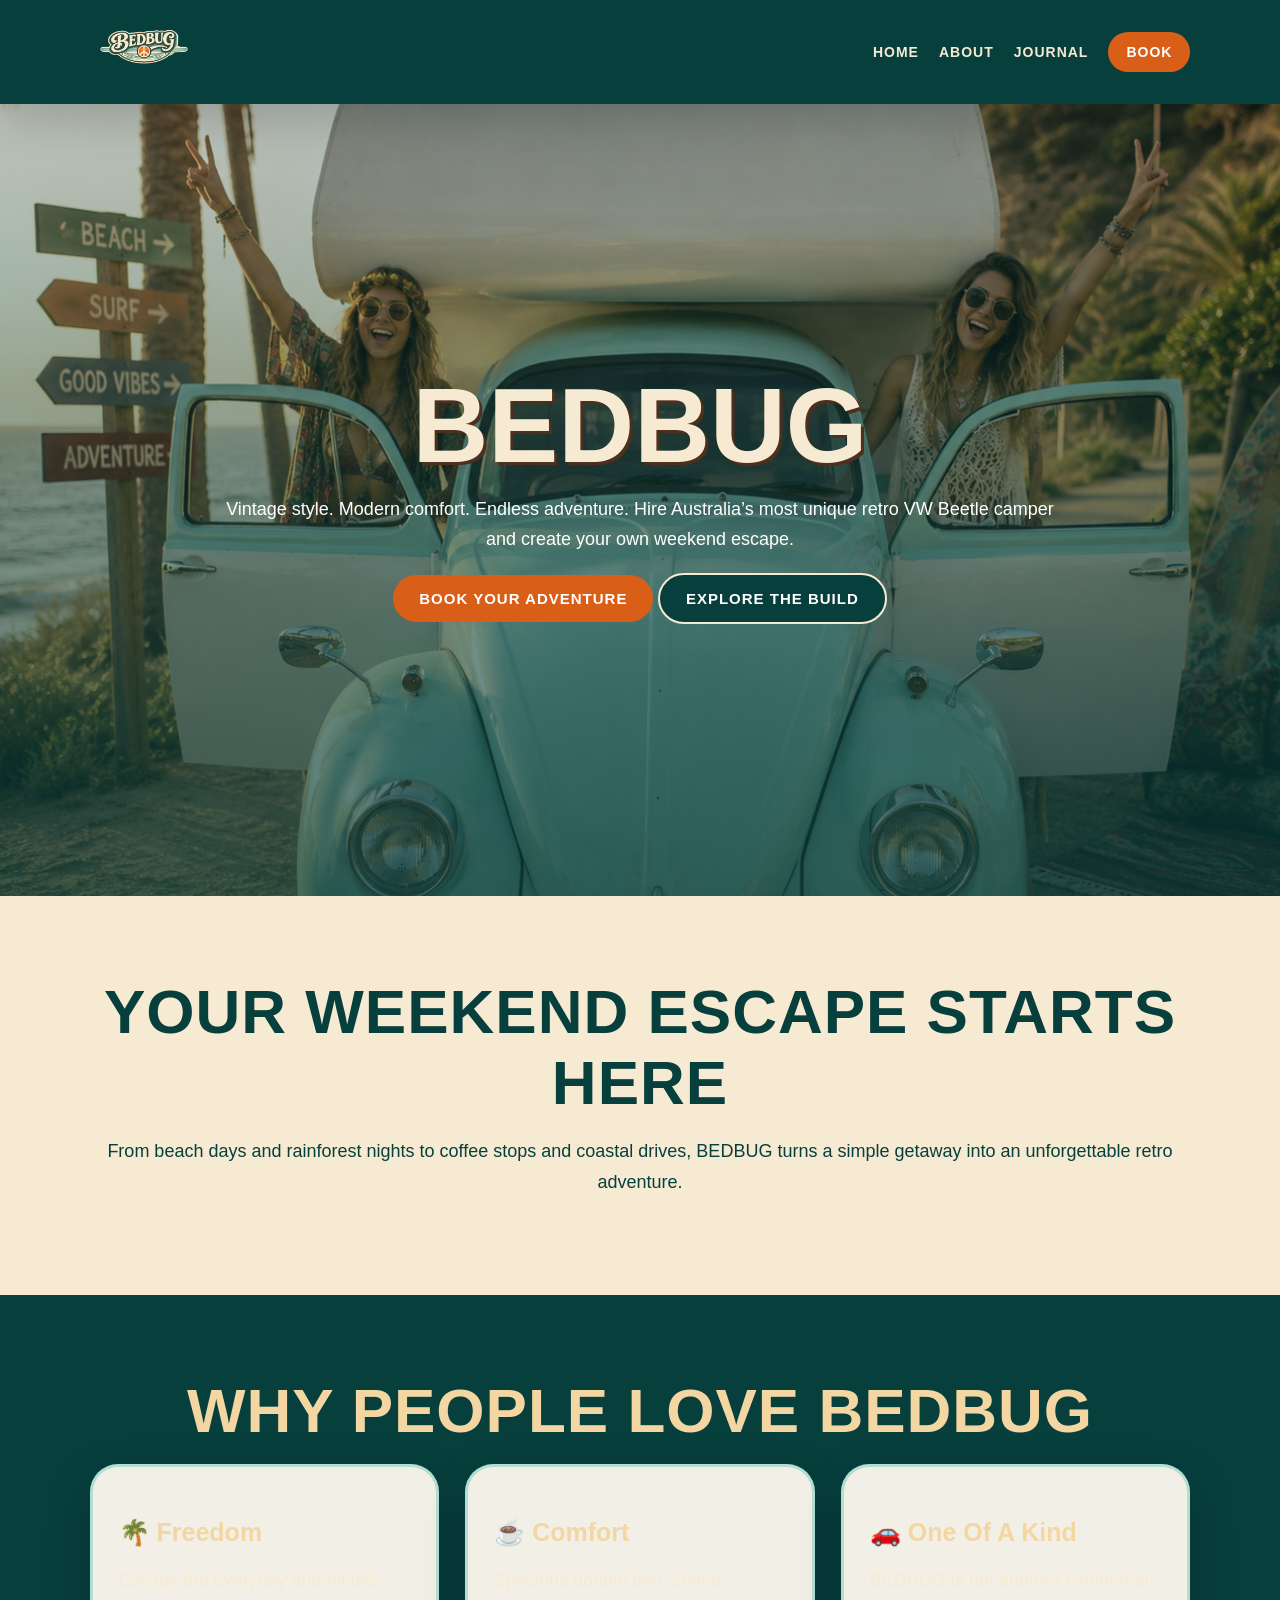
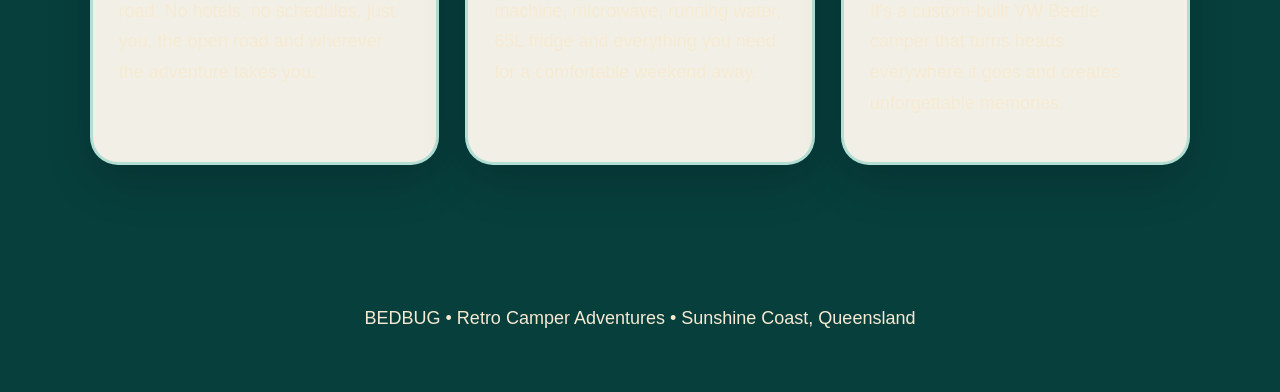
==== commit 9c8c306d: "Update index.html" ====
--- a/index.html
+++ b/index.html
@@ -44,6 +44,43 @@
   </p>
 </section>
 
+  <section class="dark-section">
+
+  <h2 class="center">Why People Love BEDBUG</h2>
+
+  <div class="grid">
+
+    <div class="box">
+      <h3>🌴 Freedom</h3>
+
+      <p>
+        Escape the everyday and hit the road. No hotels, no schedules,
+        just you, the open road and wherever the adventure takes you.
+      </p>
+    </div>
+
+    <div class="box">
+      <h3>☕ Comfort</h3>
+
+      <p>
+        Spacious double bed, coffee machine, microwave, running water,
+        65L fridge and everything you need for a comfortable weekend away.
+      </p>
+    </div>
+
+    <div class="box">
+      <h3>🚗 One Of A Kind</h3>
+
+      <p>
+        BEDBUG is not another campervan. It's a custom-built VW Beetle camper
+        that turns heads everywhere it goes and creates unforgettable memories.
+      </p>
+    </div>
+
+  </div>
+
+</section>
+  
 <footer>
   <p>BEDBUG • Retro Camper Adventures • Sunshine Coast, Queensland</p>
 </footer>
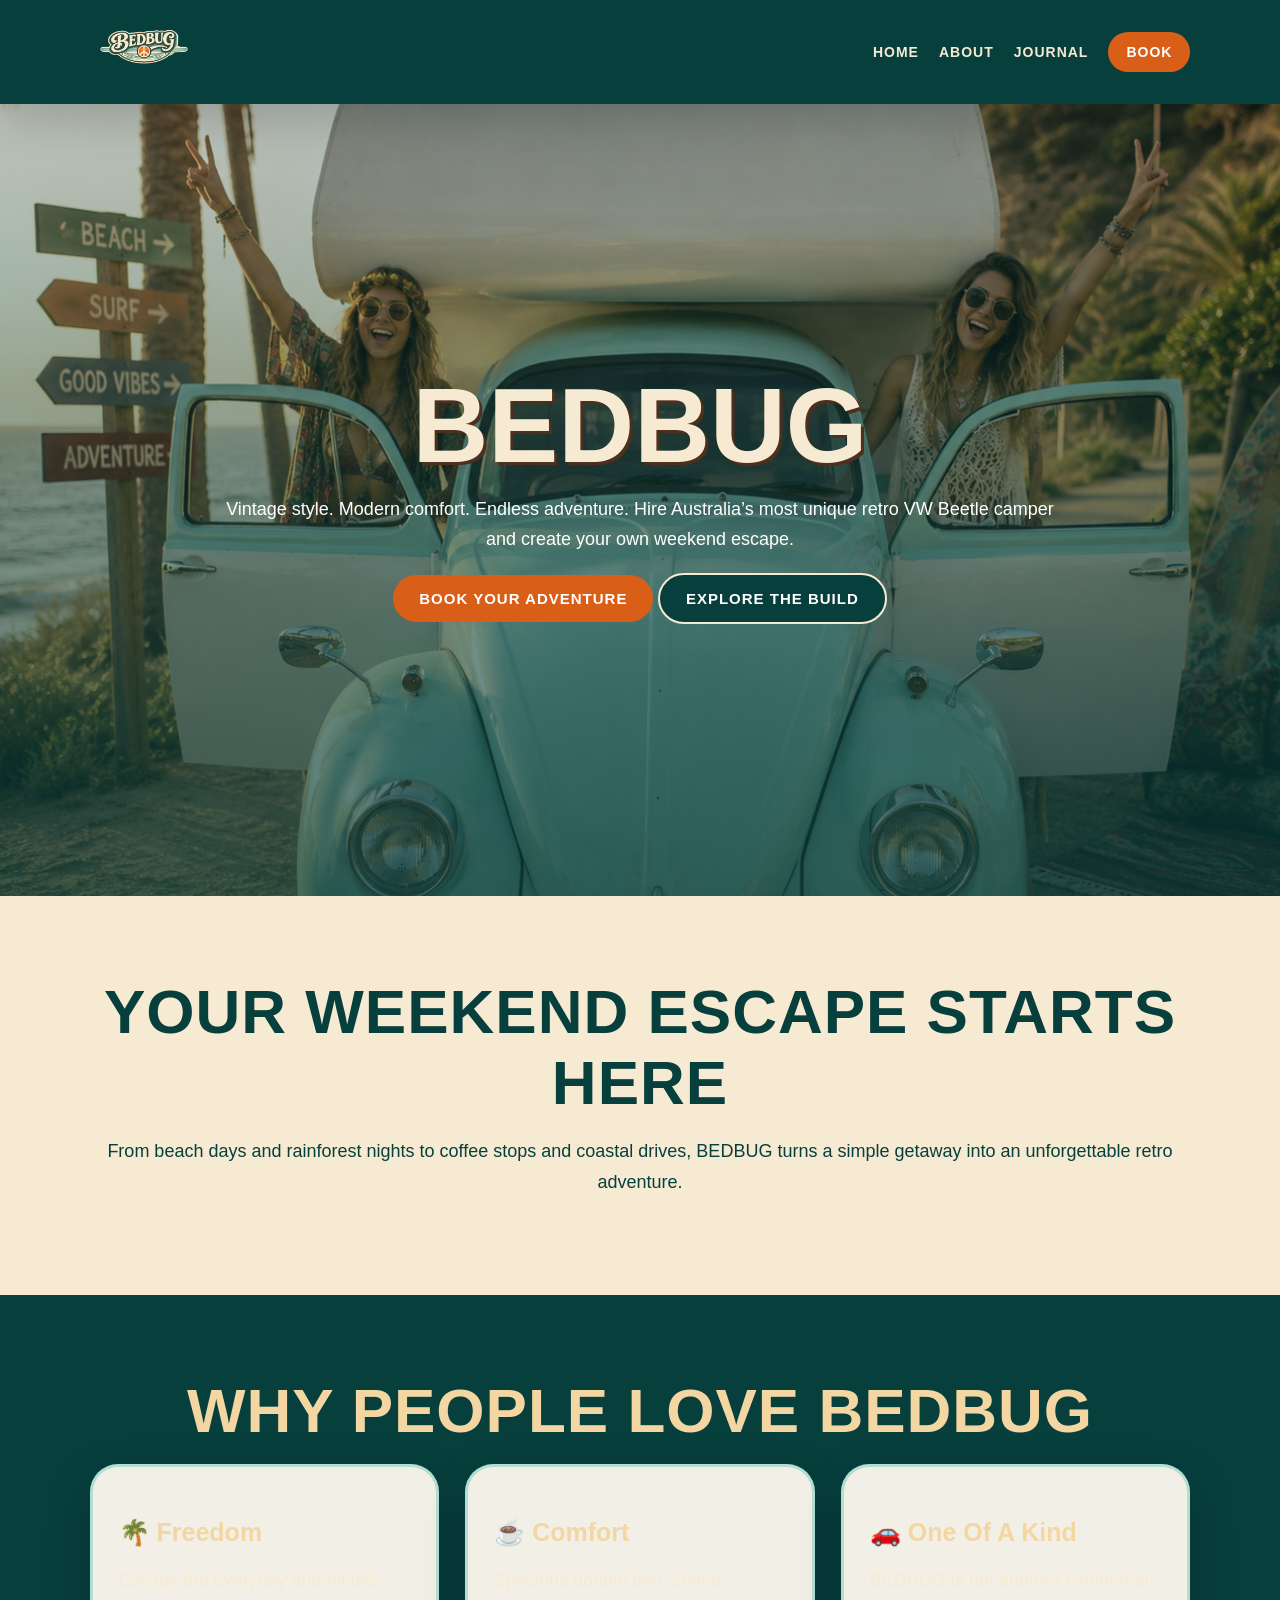
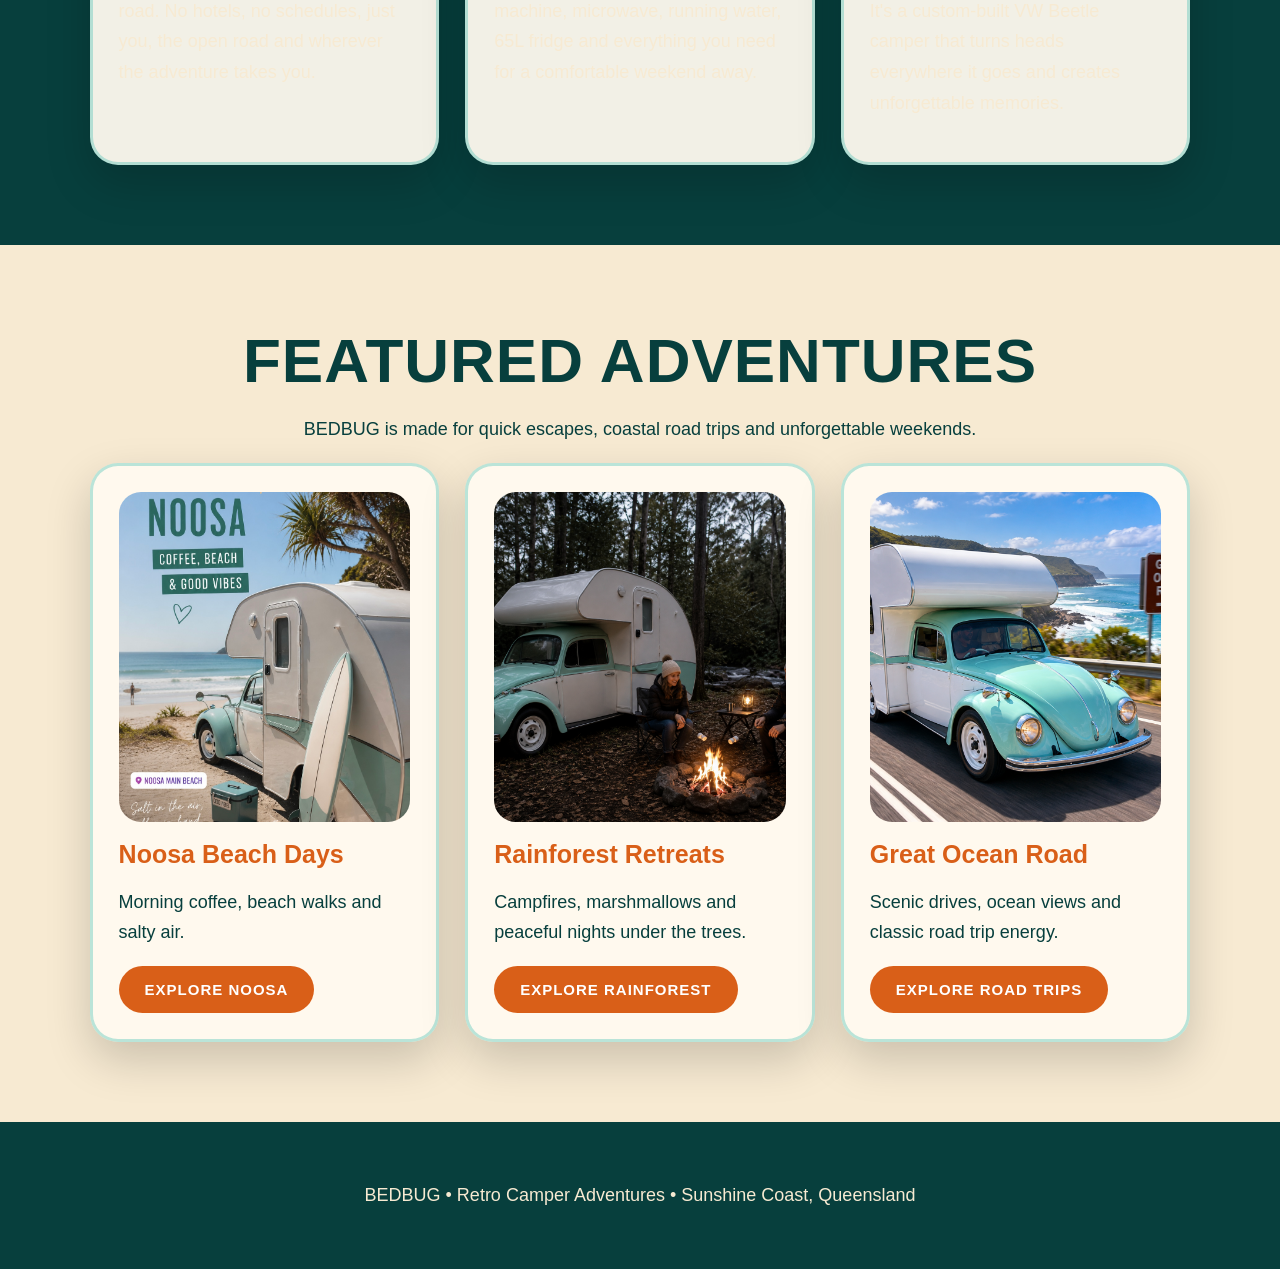
==== commit a8042f39: "Update index.html" ====
--- a/index.html
+++ b/index.html
@@ -81,6 +81,36 @@
 
 </section>
   
+  <section>
+  <h2 class="center">Featured Adventures</h2>
+  <p class="center">
+    BEDBUG is made for quick escapes, coastal road trips and unforgettable weekends.
+  </p>
+
+  <div class="grid">
+    <div class="card">
+      <img src="AEF704A1-A130-48B8-AB32-E24CD3318C02.jpeg" alt="Noosa getaway">
+      <h3>Noosa Beach Days</h3>
+      <p>Morning coffee, beach walks and salty air.</p>
+      <a href="journal.html" class="btn">Explore Noosa</a>
+    </div>
+
+    <div class="card">
+      <img src="IMG_5714.png" alt="Rainforest getaway">
+      <h3>Rainforest Retreats</h3>
+      <p>Campfires, marshmallows and peaceful nights under the trees.</p>
+      <a href="journal.html" class="btn">Explore Rainforest</a>
+    </div>
+
+    <div class="card">
+      <img src="3D540024-8AC2-45C0-9417-F291C8CECC6F.png" alt="Great Ocean Road trip">
+      <h3>Great Ocean Road</h3>
+      <p>Scenic drives, ocean views and classic road trip energy.</p>
+      <a href="journal.html" class="btn">Explore Road Trips</a>
+    </div>
+  </div>
+</section>
+  
 <footer>
   <p>BEDBUG • Retro Camper Adventures • Sunshine Coast, Queensland</p>
 </footer>
--- a/style.css
+++ b/style.css
@@ -285,6 +285,14 @@
   background: linear-gradient(transparent, rgba(7,63,61,0.9));
 }
 
+.box {
+    transition: transform 0.3s ease;
+}
+
+.box:hover {
+    transform: translateY(-8px);
+}
+
 @media (max-width: 850px) {
   header {
     flex-direction: column;
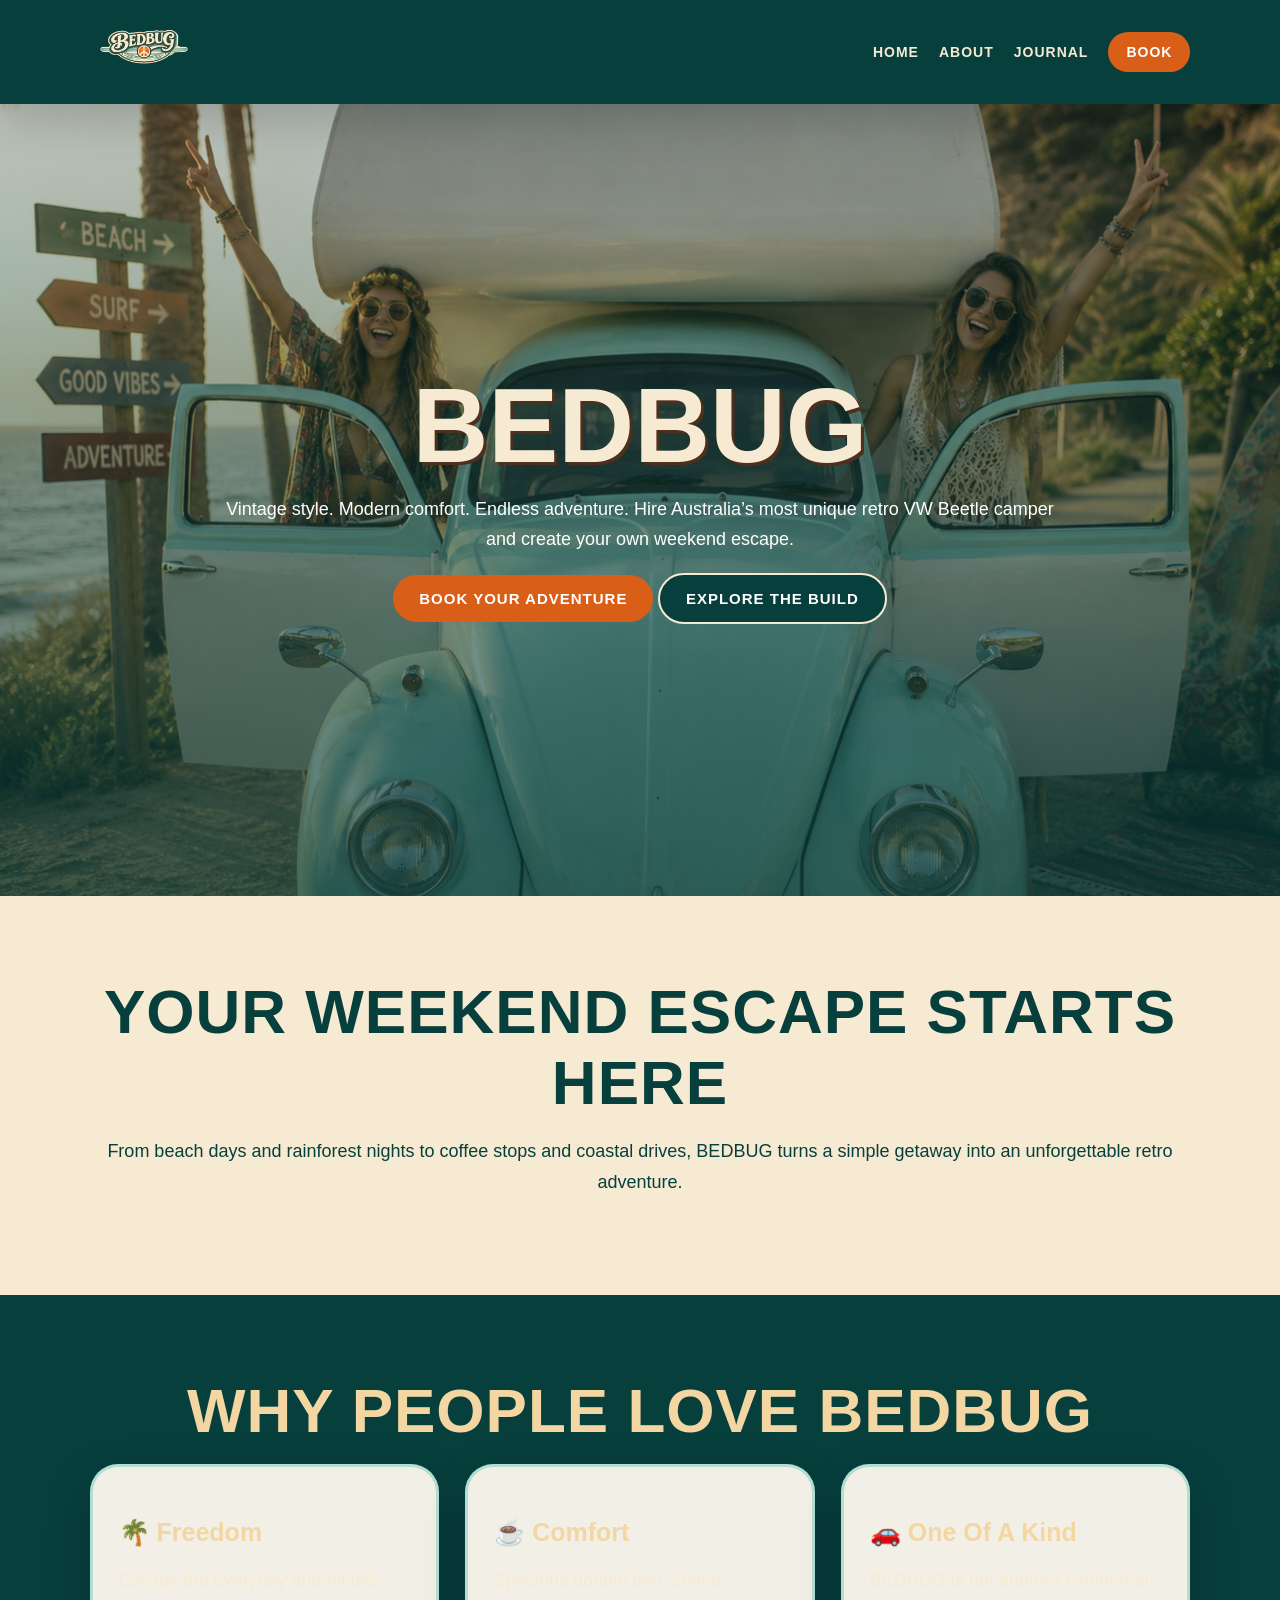
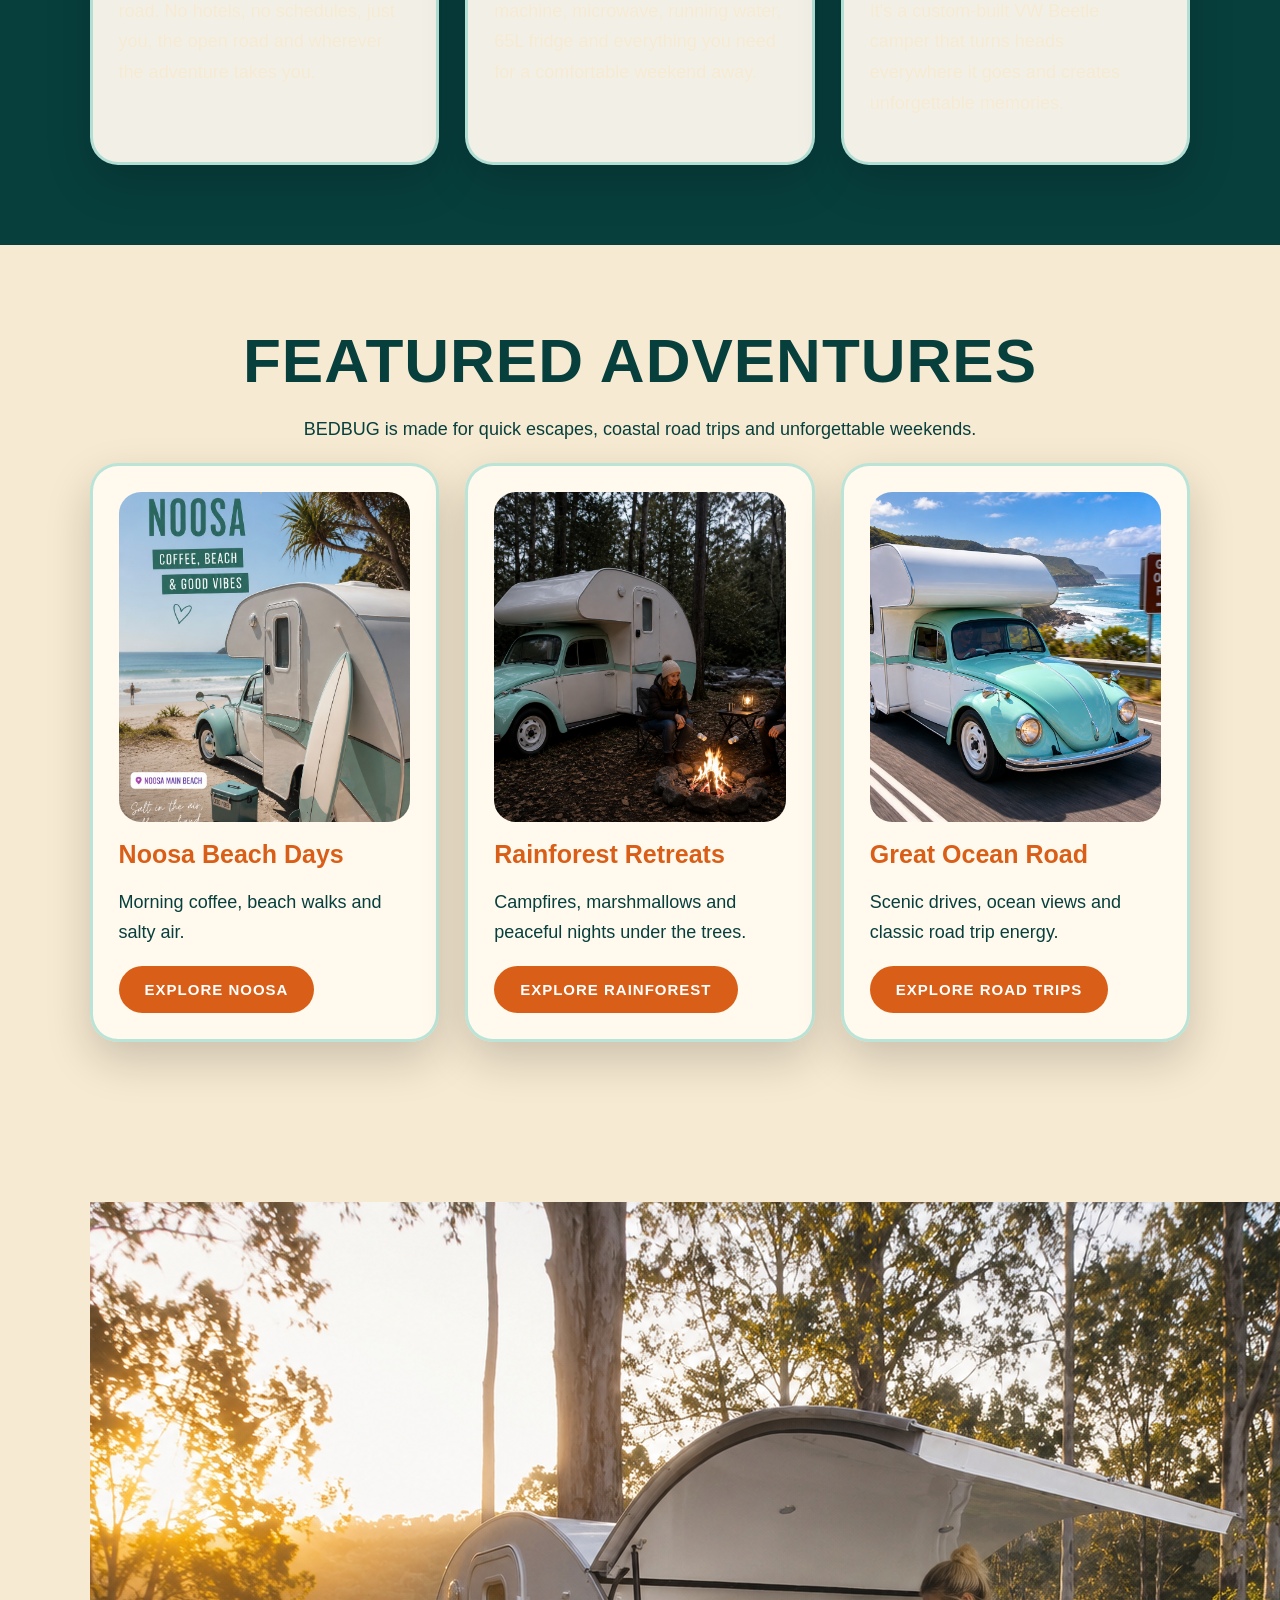
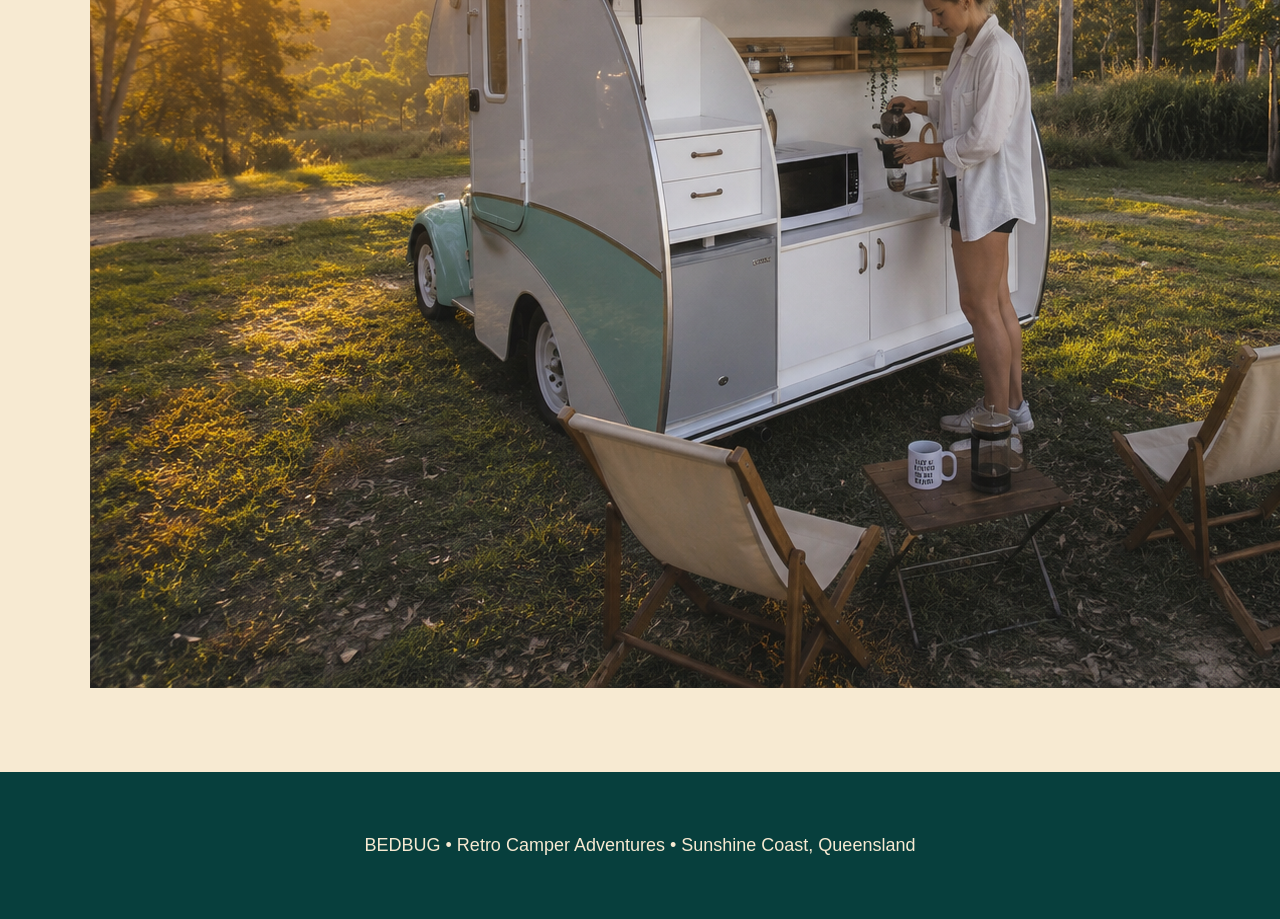
==== commit fc4c690d: "Update index.html" ====
--- a/index.html
+++ b/index.html
@@ -110,6 +110,48 @@
     </div>
   </div>
 </section>
+
+  <section class="experience-section">
+
+    <div class="split">
+
+        <div>
+            <img src="IMG_5697.png" alt="Bedbug Kitchen Setup" class="feature-image">
+        </div>
+
+        <div>
+            <h2>The BEDBUG Experience</h2>
+
+            <p>
+                A classic VW Beetle camper on the outside, modern comfort on the inside.
+                BEDBUG has been purpose-built for unforgettable road trips while retaining
+                all the charm of vintage motoring.
+            </p>
+
+            <ul class="feature-list">
+                <li>✓ Spacious double bed</li>
+                <li>✓ Reading lights</li>
+                <li>✓ Rear kitchen setup</li>
+                <li>✓ Microwave</li>
+                <li>✓ Coffee machine</li>
+                <li>✓ Running water</li>
+                <li>✓ Sink & storage</li>
+                <li>✓ 65L fridge</li>
+                <li>✓ Luggage storage</li>
+                <li>✓ Subaru 2.0L Boxer Engine</li>
+                <li>✓ Upgraded braking system</li>
+                <li>✓ Coil-over rear suspension</li>
+            </ul>
+
+            <a href="about.html" class="btn">
+                Learn More About The Build
+            </a>
+
+        </div>
+
+    </div>
+
+</section>
   
 <footer>
   <p>BEDBUG • Retro Camper Adventures • Sunshine Coast, Queensland</p>
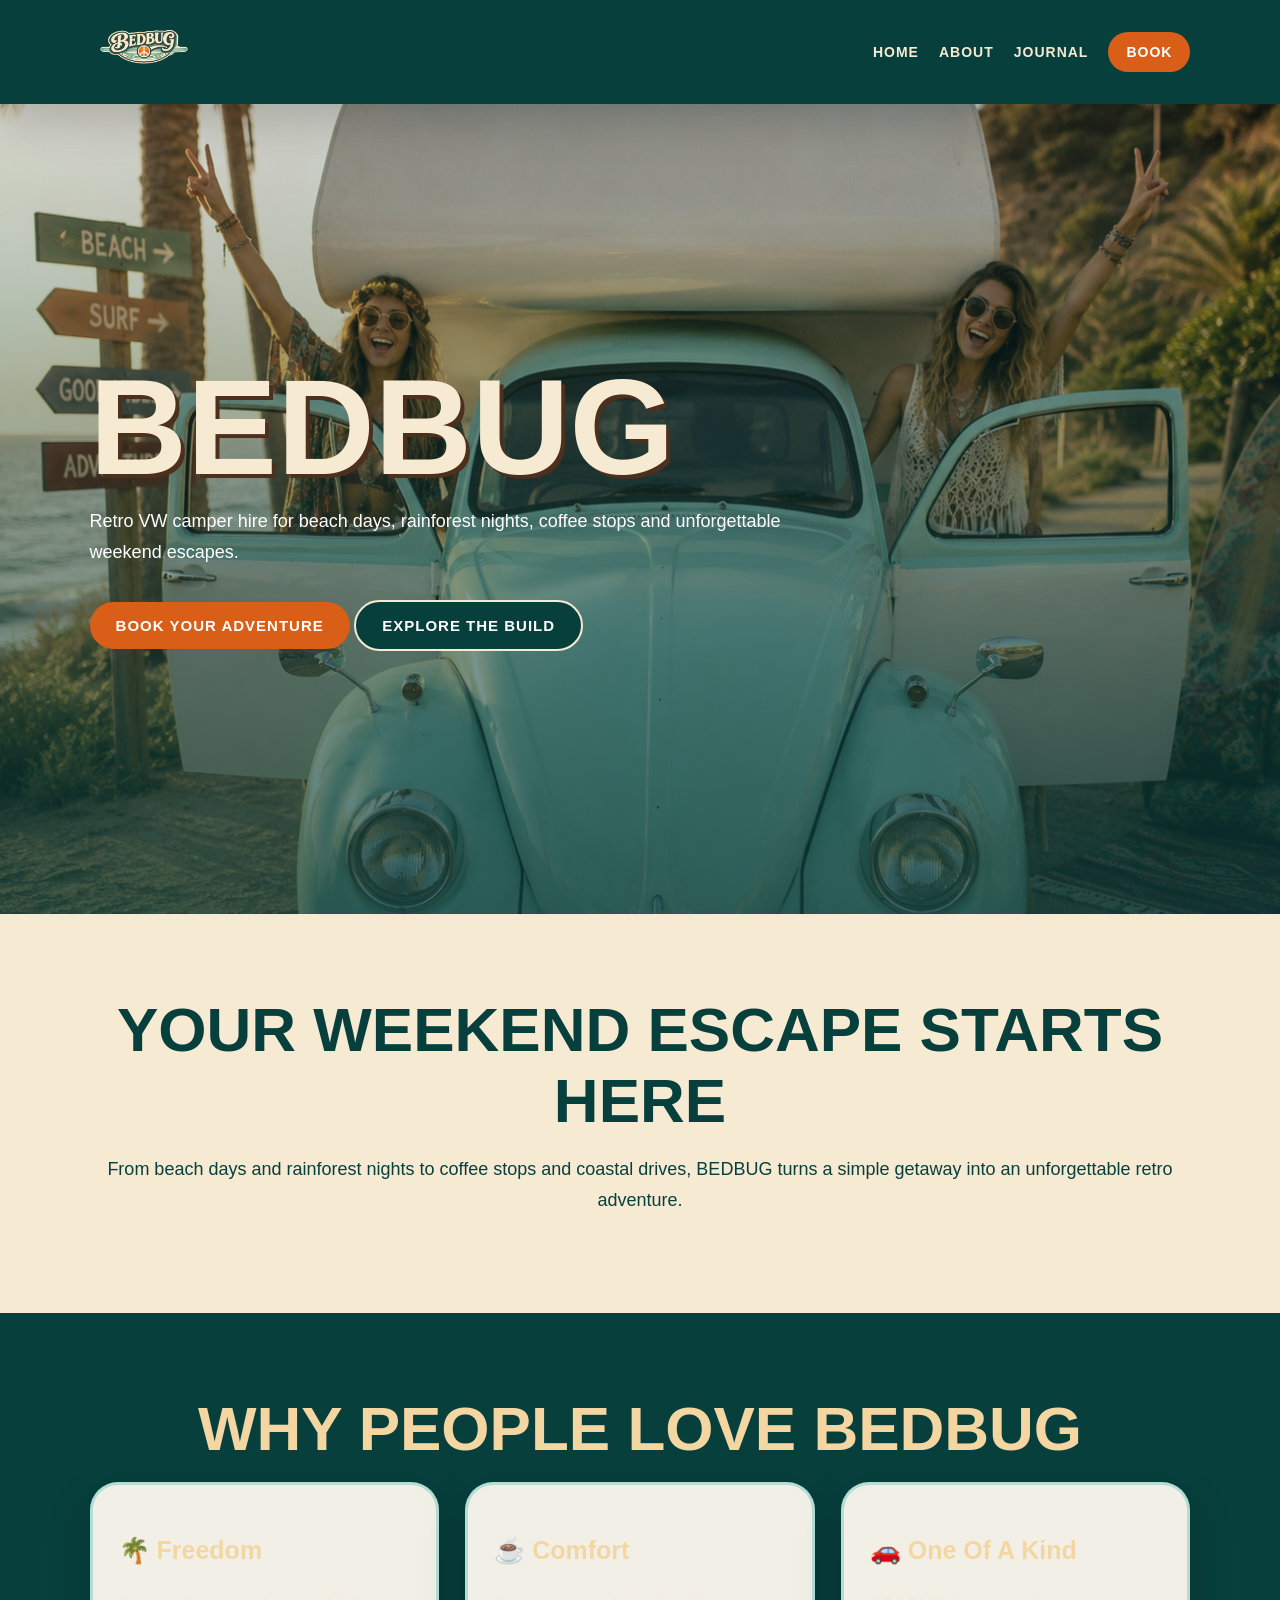
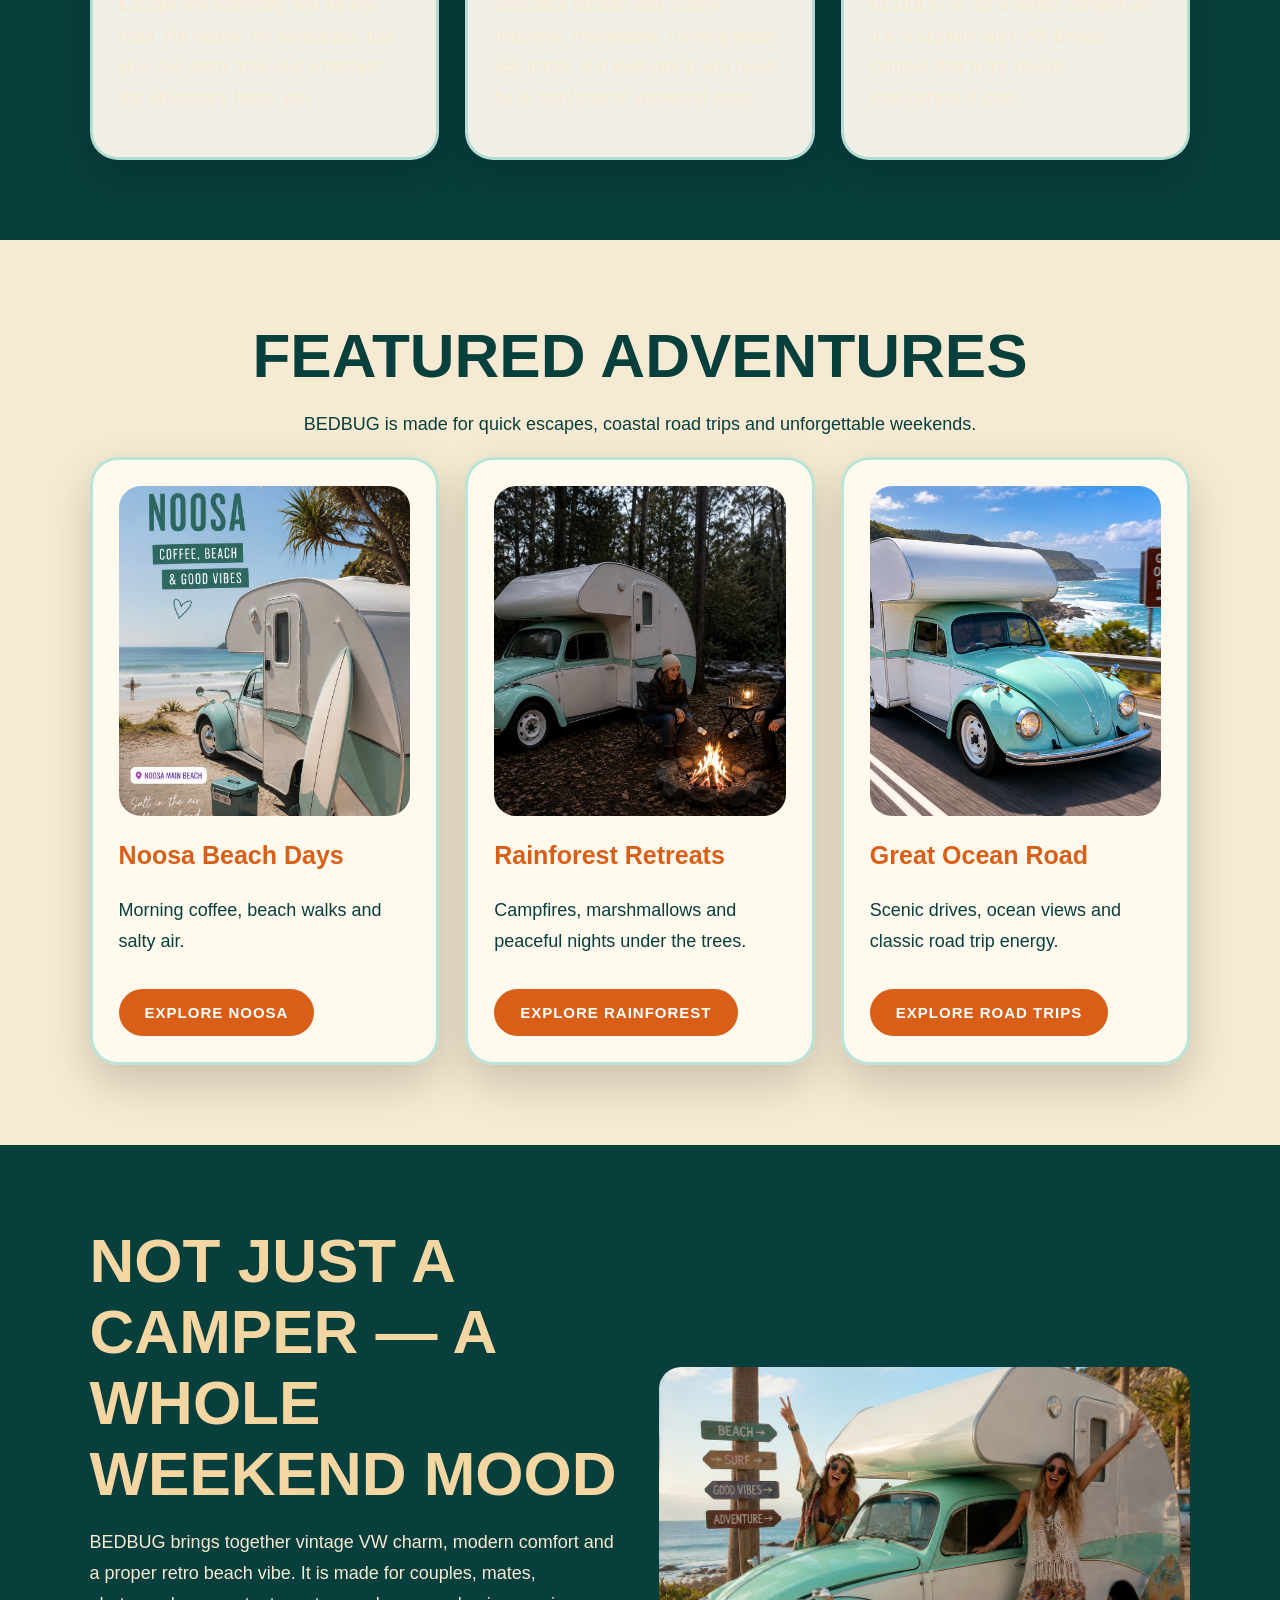
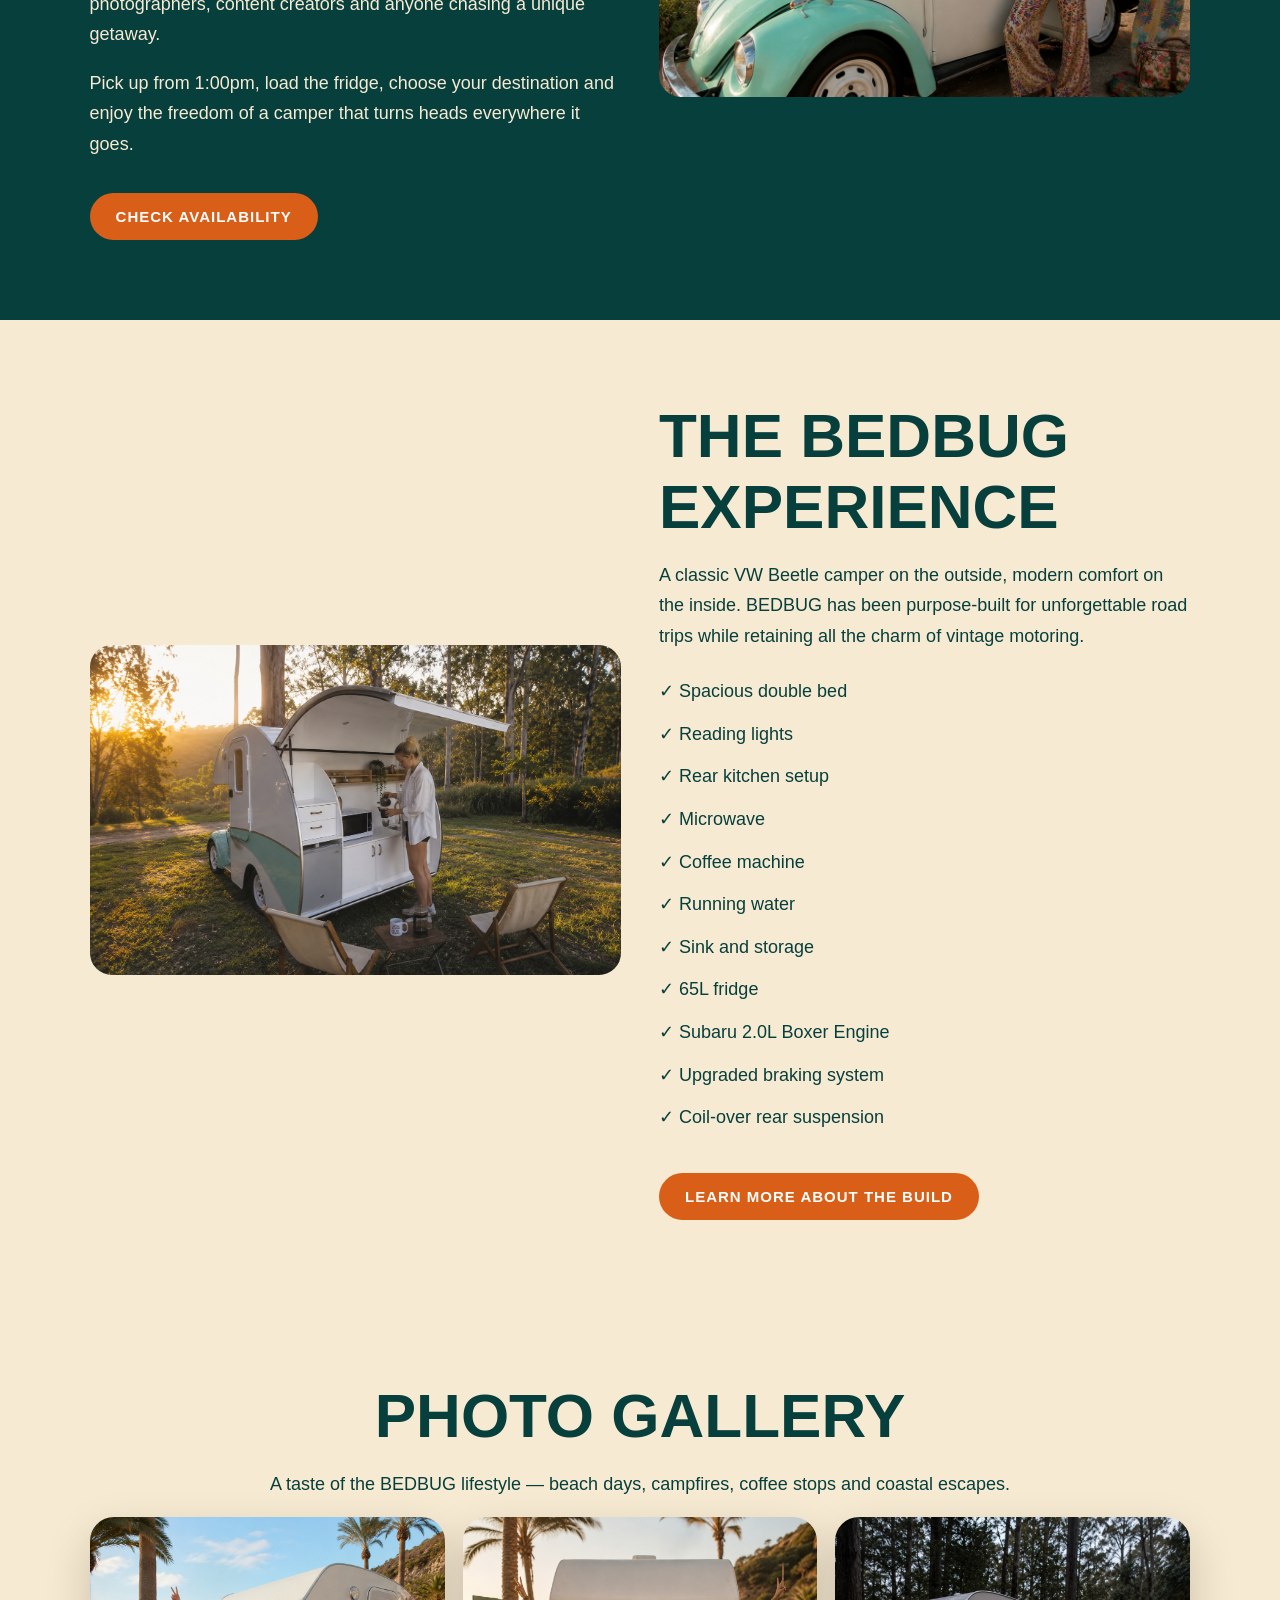
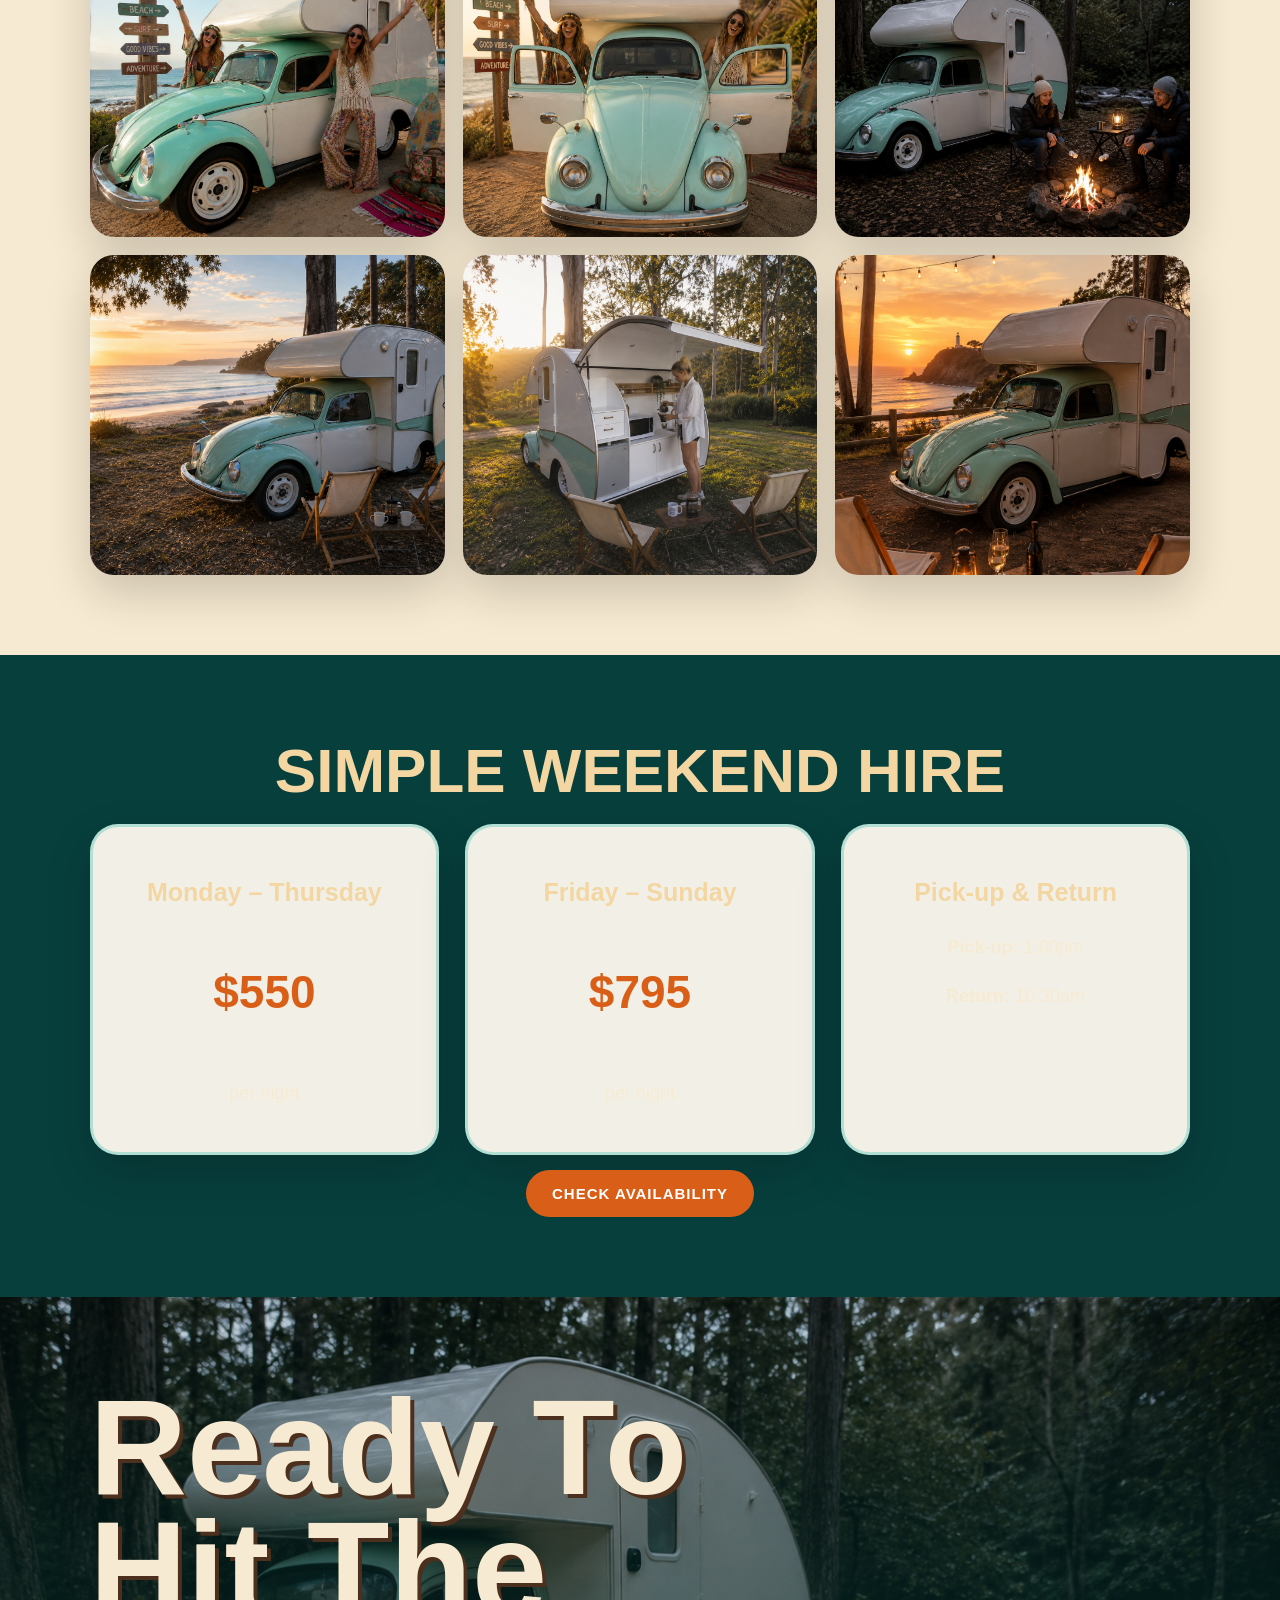
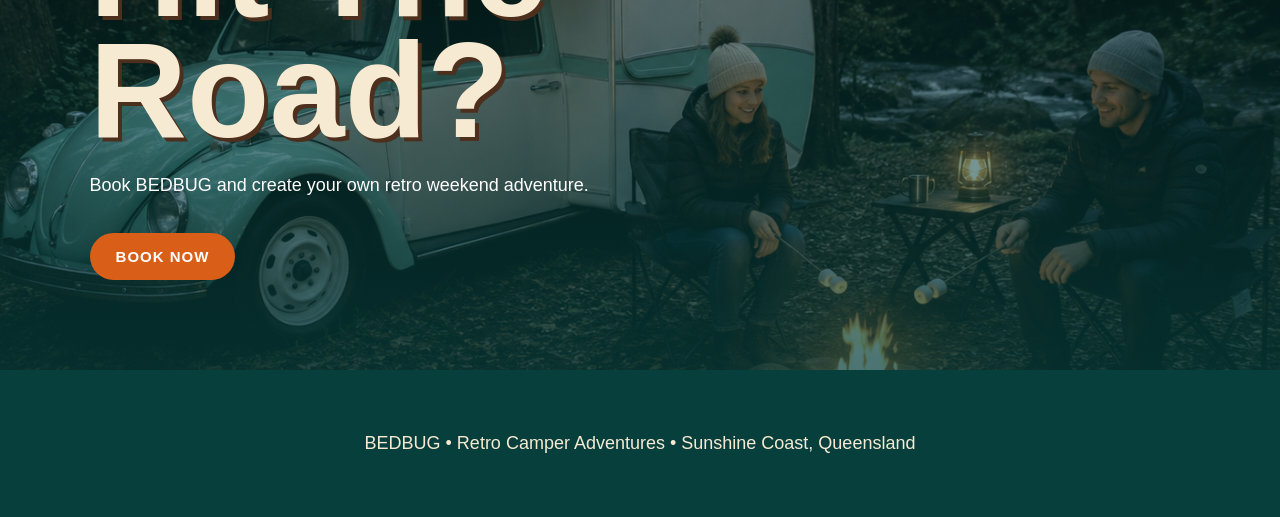
==== commit 9096fe3b: "Update index.html" ====
--- a/index.html
+++ b/index.html
@@ -11,7 +11,7 @@
 
 <header>
   <a class="logo" href="index.html">
-    <img src="959421AA-AA5B-49F4-86D9-44BDBCBD879C.png" alt="BEDBUG Logo">
+    <img src="959421AA-AA5B-49F4-86D9-44BDBCBD879C.png" alt="BEDBUG logo">
   </a>
 
   <nav>
@@ -25,12 +25,10 @@
 <section class="hero" style="background-image:url('IMG_5713.png');">
   <div class="hero-content">
     <h1>BEDBUG</h1>
-
     <p>
-      Vintage style. Modern comfort. Endless adventure.
-      Hire Australia’s most unique retro VW Beetle camper and create your own weekend escape.
+      Retro VW camper hire for beach days, rainforest nights,
+      coffee stops and unforgettable weekend escapes.
     </p>
-
     <a href="booking.html" class="btn">Book Your Adventure</a>
     <a href="about.html" class="btn alt">Explore The Build</a>
   </div>
@@ -44,15 +42,12 @@
   </p>
 </section>
 
-  <section class="dark-section">
-
+<section class="dark-section">
   <h2 class="center">Why People Love BEDBUG</h2>
 
   <div class="grid">
-
     <div class="box">
       <h3>🌴 Freedom</h3>
-
       <p>
         Escape the everyday and hit the road. No hotels, no schedules,
         just you, the open road and wherever the adventure takes you.
@@ -61,7 +56,6 @@
 
     <div class="box">
       <h3>☕ Comfort</h3>
-
       <p>
         Spacious double bed, coffee machine, microwave, running water,
         65L fridge and everything you need for a comfortable weekend away.
@@ -70,18 +64,15 @@
 
     <div class="box">
       <h3>🚗 One Of A Kind</h3>
-
-      <p>
-        BEDBUG is not another campervan. It's a custom-built VW Beetle camper
-        that turns heads everywhere it goes and creates unforgettable memories.
-      </p>
-    </div>
-
-  </div>
-
-</section>
-  
-  <section>
+      <p>
+        BEDBUG is not another campervan. It is a custom-built VW Beetle camper
+        that turns heads everywhere it goes.
+      </p>
+    </div>
+  </div>
+</section>
+
+<section>
   <h2 class="center">Featured Adventures</h2>
   <p class="center">
     BEDBUG is made for quick escapes, coastal road trips and unforgettable weekends.
@@ -111,48 +102,111 @@
   </div>
 </section>
 
-  <section class="experience-section">
-
-    <div class="split">
-
-        <div>
-            <img src="IMG_5697.png" alt="Bedbug Kitchen Setup" class="feature-image">
-        </div>
-
-        <div>
-            <h2>The BEDBUG Experience</h2>
-
-            <p>
-                A classic VW Beetle camper on the outside, modern comfort on the inside.
-                BEDBUG has been purpose-built for unforgettable road trips while retaining
-                all the charm of vintage motoring.
-            </p>
-
-            <ul class="feature-list">
-                <li>✓ Spacious double bed</li>
-                <li>✓ Reading lights</li>
-                <li>✓ Rear kitchen setup</li>
-                <li>✓ Microwave</li>
-                <li>✓ Coffee machine</li>
-                <li>✓ Running water</li>
-                <li>✓ Sink & storage</li>
-                <li>✓ 65L fridge</li>
-                <li>✓ Luggage storage</li>
-                <li>✓ Subaru 2.0L Boxer Engine</li>
-                <li>✓ Upgraded braking system</li>
-                <li>✓ Coil-over rear suspension</li>
-            </ul>
-
-            <a href="about.html" class="btn">
-                Learn More About The Build
-            </a>
-
-        </div>
-
-    </div>
-
-</section>
-  
+<section class="dark-section">
+  <div class="split">
+    <div>
+      <h2>Not Just A Camper — A Whole Weekend Mood</h2>
+      <p>
+        BEDBUG brings together vintage VW charm, modern comfort and a proper
+        retro beach vibe. It is made for couples, mates, photographers, content
+        creators and anyone chasing a unique getaway.
+      </p>
+      <p>
+        Pick up from 1:00pm, load the fridge, choose your destination and enjoy
+        the freedom of a camper that turns heads everywhere it goes.
+      </p>
+      <a href="booking.html" class="btn">Check Availability</a>
+    </div>
+
+    <img class="feature-img" src="IMG_5712.png" alt="BEDBUG hippie beach getaway">
+  </div>
+</section>
+
+<section>
+  <div class="split">
+    <img class="feature-img" src="IMG_5697.png" alt="BEDBUG rear kitchen">
+
+    <div>
+      <h2>The BEDBUG Experience</h2>
+      <p>
+        A classic VW Beetle camper on the outside, modern comfort on the inside.
+        BEDBUG has been purpose-built for unforgettable road trips while retaining
+        all the charm of vintage motoring.
+      </p>
+
+      <ul class="feature-list">
+        <li>✓ Spacious double bed</li>
+        <li>✓ Reading lights</li>
+        <li>✓ Rear kitchen setup</li>
+        <li>✓ Microwave</li>
+        <li>✓ Coffee machine</li>
+        <li>✓ Running water</li>
+        <li>✓ Sink and storage</li>
+        <li>✓ 65L fridge</li>
+        <li>✓ Subaru 2.0L Boxer Engine</li>
+        <li>✓ Upgraded braking system</li>
+        <li>✓ Coil-over rear suspension</li>
+      </ul>
+
+      <a href="about.html" class="btn">Learn More About The Build</a>
+    </div>
+  </div>
+</section>
+
+<section>
+  <h2 class="center">Photo Gallery</h2>
+  <p class="center">
+    A taste of the BEDBUG lifestyle — beach days, campfires, coffee stops and coastal escapes.
+  </p>
+
+  <div class="gallery-grid">
+    <img src="IMG_5712.png" alt="BEDBUG beach getaway">
+    <img src="IMG_5713.png" alt="BEDBUG hippie beach adventure">
+    <img src="IMG_5714.png" alt="BEDBUG rainforest campfire">
+    <img src="IMG_5694.png" alt="BEDBUG coastal campsite">
+    <img src="IMG_5697.png" alt="BEDBUG rear kitchen coffee">
+    <img src="IMG_5665.png" alt="BEDBUG Byron Bay sunset">
+  </div>
+</section>
+
+<section class="dark-section">
+  <h2 class="center">Simple Weekend Hire</h2>
+
+  <div class="grid">
+    <div class="box price-card">
+      <h3>Monday – Thursday</h3>
+      <p class="price">$550</p>
+      <p>per night</p>
+    </div>
+
+    <div class="box price-card">
+      <h3>Friday – Sunday</h3>
+      <p class="price">$795</p>
+      <p>per night</p>
+    </div>
+
+    <div class="box price-card">
+      <h3>Pick-up & Return</h3>
+      <p><strong>Pick-up:</strong> 1:00pm</p>
+      <p><strong>Return:</strong> 10:30am</p>
+    </div>
+  </div>
+
+  <div class="center">
+    <a href="booking.html" class="btn">Check Availability</a>
+  </div>
+</section>
+
+<section class="hero" style="background-image:url('IMG_5714.png'); min-height:70vh;">
+  <div class="hero-content">
+    <h1>Ready To Hit The Road?</h1>
+    <p>
+      Book BEDBUG and create your own retro weekend adventure.
+    </p>
+    <a href="booking.html" class="btn">Book Now</a>
+  </div>
+</section>
+
 <footer>
   <p>BEDBUG • Retro Camper Adventures • Sunshine Coast, Queensland</p>
 </footer>
--- a/style.css
+++ b/style.css
@@ -63,14 +63,12 @@
 }
 
 .hero {
-  min-height: 88vh;
+  min-height: 90vh;
   background-size: cover;
   background-position: center;
   display: flex;
   align-items: center;
-  justify-content: center;
-  padding: 80px 7%;
-  text-align: center;
+  padding: 90px 7%;
   position: relative;
 }
 
@@ -78,28 +76,22 @@
   content: "";
   position: absolute;
   inset: 0;
-  background: linear-gradient(rgba(7,63,61,0.25), rgba(7,63,61,0.72));
+  background: linear-gradient(rgba(7,63,61,0.15), rgba(7,63,61,0.72));
 }
 
 .hero-content {
   position: relative;
   z-index: 2;
-  max-width: 850px;
+  max-width: 750px;
   color: white;
 }
 
-.hero-logo {
-  max-width: 460px;
-  width: 90%;
-  margin-bottom: 20px;
-}
-
 h1 {
-  font-size: clamp(46px, 9vw, 105px);
-  line-height: 0.95;
+  font-size: clamp(60px, 12vw, 135px);
+  line-height: 0.9;
   margin: 0 0 18px;
   color: var(--cream);
-  text-shadow: 3px 3px 0 var(--brown);
+  text-shadow: 4px 4px 0 var(--brown);
 }
 
 h2 {
@@ -107,16 +99,14 @@
   margin: 0 0 18px;
   color: var(--teal);
   text-transform: uppercase;
-  letter-spacing: 1px;
 }
 
 h3 {
   color: var(--orange);
   font-size: 25px;
-  margin-bottom: 10px;
-}
-
-p, li, label {
+}
+
+p, li {
   font-size: 18px;
   line-height: 1.7;
 }
@@ -143,6 +133,7 @@
   font-size: 15px;
   text-transform: uppercase;
   letter-spacing: 1px;
+  margin-top: 15px;
 }
 
 .btn.alt {
@@ -163,6 +154,12 @@
   padding: 26px;
   box-shadow: var(--shadow);
   border: 3px solid rgba(103,199,189,0.45);
+  transition: transform 0.3s ease;
+}
+
+.card:hover,
+.box:hover {
+  transform: translateY(-8px);
 }
 
 .card img,
@@ -174,10 +171,6 @@
   display: block;
 }
 
-.card h3 {
-  margin-top: 18px;
-}
-
 .split {
   display: grid;
   grid-template-columns: 1fr 1fr;
@@ -195,102 +188,50 @@
   color: var(--sand);
 }
 
+.feature-list {
+  list-style: none;
+  padding: 0;
+  margin: 25px 0;
+}
+
+.feature-list li {
+  margin-bottom: 12px;
+}
+
+.gallery-grid {
+  display: grid;
+  grid-template-columns: repeat(3, 1fr);
+  gap: 18px;
+}
+
+.gallery-grid img {
+  width: 100%;
+  height: 320px;
+  object-fit: cover;
+  border-radius: 24px;
+  box-shadow: var(--shadow);
+  transition: transform 0.3s ease;
+}
+
+.gallery-grid img:hover {
+  transform: scale(1.03);
+}
+
+.price-card {
+  text-align: center;
+}
+
 .price {
-  font-size: 42px;
+  font-size: 46px;
   font-weight: 900;
   color: var(--orange);
 }
 
-input,
-textarea,
-select {
-  width: 100%;
-  padding: 15px;
-  margin: 8px 0 18px;
-  border-radius: 14px;
-  border: 2px solid var(--aqua);
-  font-size: 16px;
-  background: var(--white);
-}
-
 footer {
   background: var(--teal);
   color: var(--cream);
   text-align: center;
   padding: 40px 7%;
-}
-
-.calendar-controls {
-  display: flex;
-  justify-content: space-between;
-  align-items: center;
-  gap: 18px;
-  margin: 28px 0;
-}
-
-.calendar {
-  display: grid;
-  grid-template-columns: repeat(7, 1fr);
-  gap: 9px;
-}
-
-.calendar-day-name {
-  text-align: center;
-  font-weight: 900;
-  color: var(--orange);
-}
-
-.calendar-day {
-  min-height: 58px;
-  border-radius: 14px;
-  border: 2px solid var(--aqua);
-  background: var(--white);
-  color: var(--teal);
-  font-weight: 900;
-}
-
-.calendar-day.selected {
-  background: var(--orange);
-  color: white;
-  border-color: var(--orange);
-}
-
-.calendar-day.booked {
-  background: #565656;
-  color: #ccc;
-  border-color: #565656;
-  text-decoration: line-through;
-  cursor: not-allowed;
-}
-
-.calendar-empty {
-  min-height: 58px;
-}
-
-.journal-card {
-  min-height: 360px;
-  display: flex;
-  align-items: flex-end;
-  background-size: cover;
-  background-position: center;
-  border-radius: 28px;
-  overflow: hidden;
-  box-shadow: var(--shadow);
-}
-
-.journal-card div {
-  width: 100%;
-  padding: 26px;
-  color: white;
-  background: linear-gradient(transparent, rgba(7,63,61,0.9));
-}
-
-.box {
-    transition: transform 0.3s ease;
-}
-
-.box:hover {
-    transform: translateY(-8px);
 }
 
 @media (max-width: 850px) {
@@ -309,12 +250,7 @@
     grid-template-columns: 1fr;
   }
 
-  .calendar {
-    gap: 5px;
-  }
-
-  .calendar-day {
-    min-height: 46px;
-    padding: 6px;
-  }
-}
+  .gallery-grid {
+    grid-template-columns: 1fr;
+  }
+}
